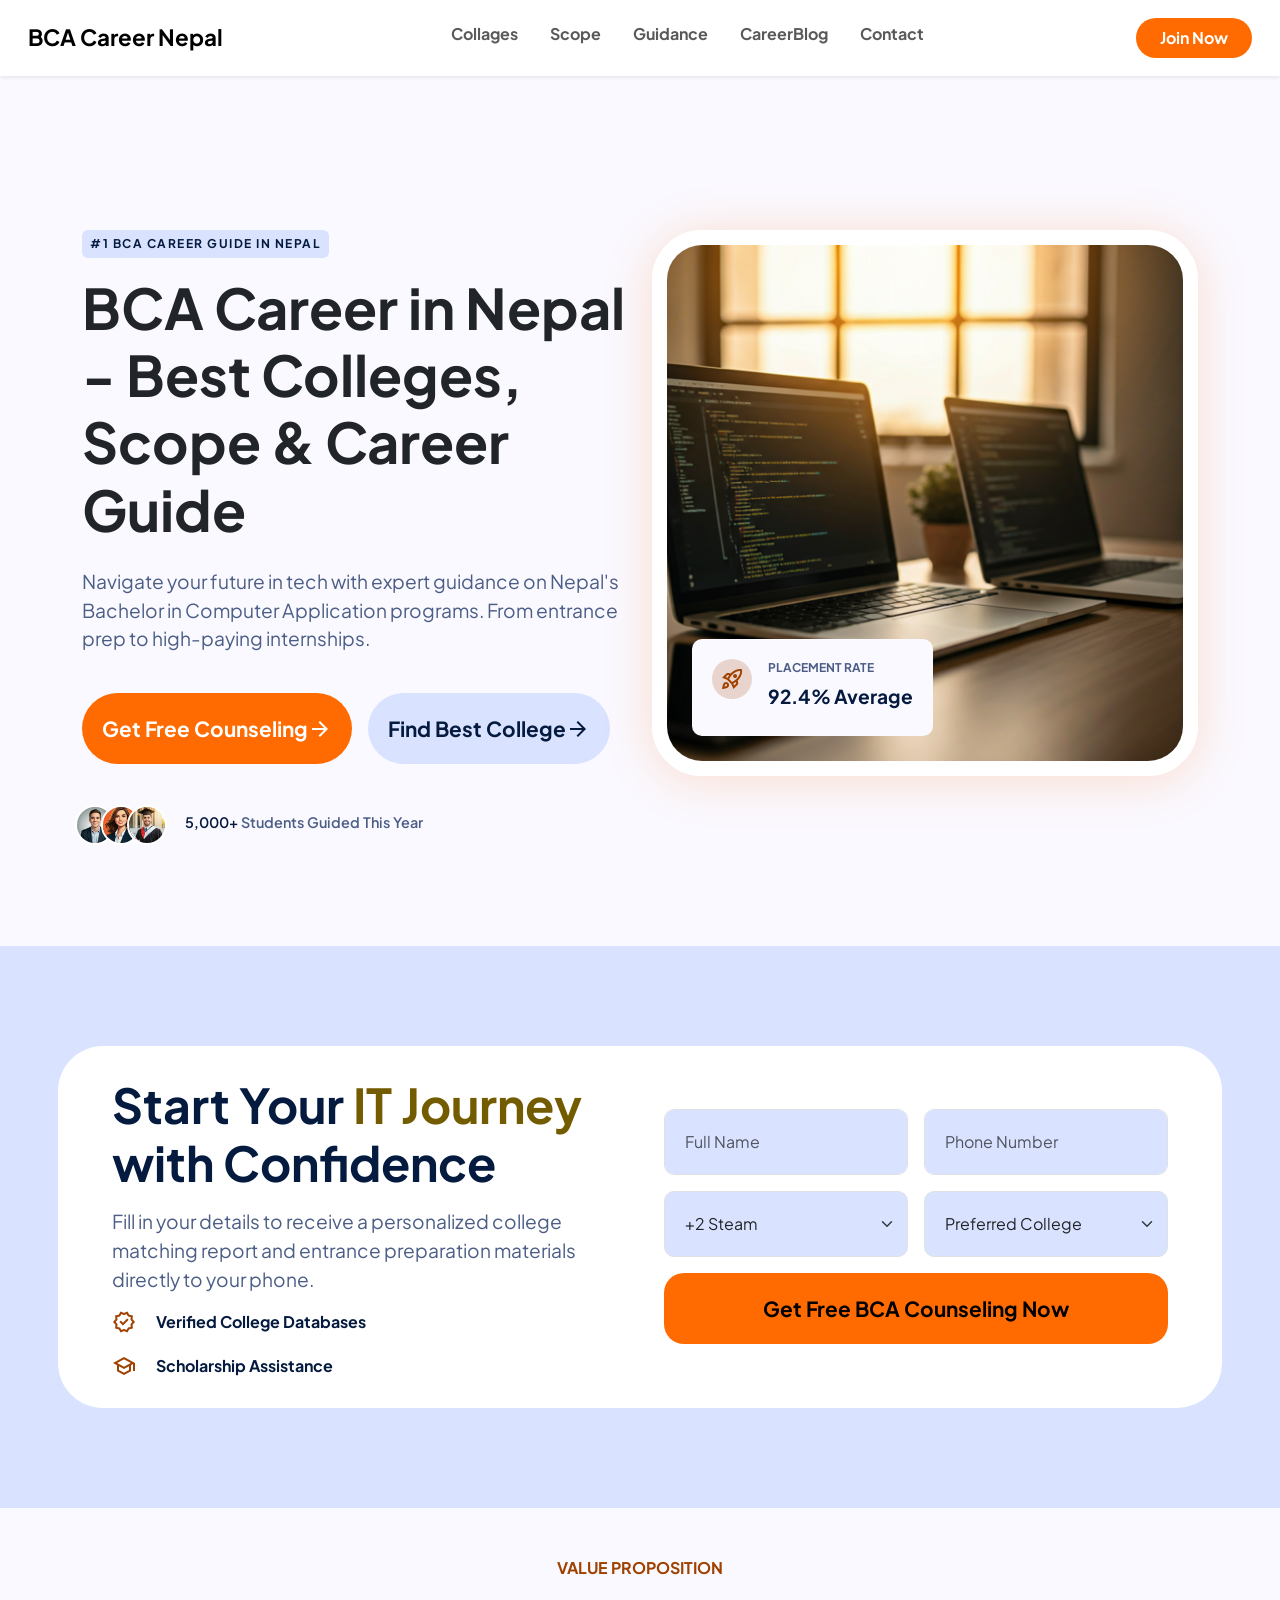
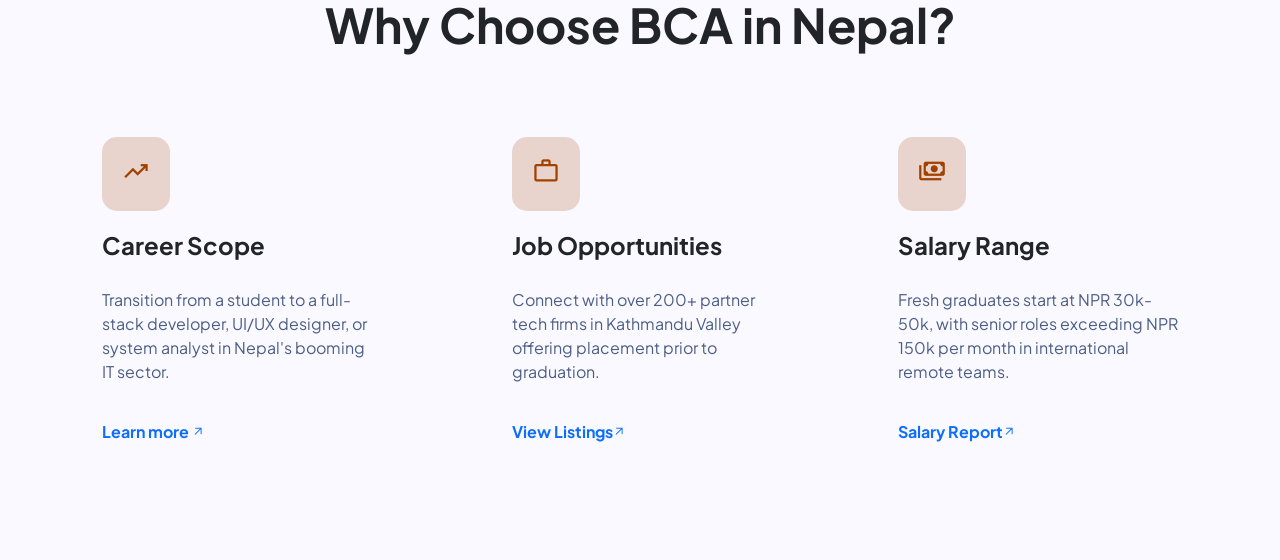
==== bca_nepal_clone/index.html @ 03701f26 "Creating the navbar, her section and cta section of the bca career nepal" ====
<!DOCTYPE html>
<html lang="en">
  <head>
    <meta charset="UTF-8">
    <meta name="viewport" content="width=device-width, initial-scale=1.0">
    <link href="https://cdn.jsdelivr.net/npm/bootstrap@5.3.8/dist/css/bootstrap.min.css" rel="stylesheet">
    <script src="https://cdn.jsdelivr.net/npm/bootstrap@5.3.8/dist/js/bootstrap.bundle.min.js"></script>
    <link rel="preconnect" href="https://fonts.googleapis.com">
    <link rel="preconnect" href="https://fonts.gstatic.com" crossorigin>
    <link href="https://fonts.googleapis.com/css2?family=Plus+Jakarta+Sans:ital,wght@0,200..800;1,200..800&family=Poppins:ital,wght@0,100;0,200;0,300;0,400;0,500;0,600;0,700;0,800;0,900;1,100;1,200;1,300;1,400;1,500;1,600;1,700;1,800;1,900&family=Roboto:ital,wght@0,100..900;1,100..900&display=swap" rel="stylesheet">
    <link rel="stylesheet" href="https://fonts.googleapis.com/css2?family=Material+Symbols+Outlined" />
    <link rel="stylesheet" href="index.css">
    <title>BCA Career in Nepal - Best Colleges, Scope & Career Guide</title>
  </head>
  <body>
    <nav class="navbar navbar-expand-lg fixed-top bg-white p-3 shadow-sm px-xxl-5">
      <div class="container-fluid">
        <a class="navbar-brand" href="#">BCA Career Nepal</a>
        <button class="navbar-toggler" type="button" data-bs-toggle="collapse" data-bs-target="#collapsibleNavbar">
          <span class="navbar-toggler-icon"></span>
        </button>
        <div class="collapse navbar-collapse" id="collapsibleNavbar">
          <ul class="navbar-nav mx-auto">
            <li class="nav-item mx-2 h6 nav-li">
              <a class="nav-link" href="#">Collages</a>
            </li>
            <li class="nav-item mx-2 h6 nav-li">
              <a class="nav-link" href="#">Scope</a>
            </li>
            <li class="nav-item mx-2 h6 nav-li">
              <a class="nav-link" href="#">Guidance</a>
            </li>
            <li class="nav-item mx-2 h6 nav-li">
              <a class="nav-link" href="#">CareerBlog</a>
            </li>
            <li class="nav-item mx-2 h6 nav-li">
              <a class="nav-link" href="#">Contact</a>
            </li>
          </ul>
          <a class="d-flex justify-content-center join-button rounded-pill px-4 py-2">Join Now</a>
        </div>
      </div>
    </nav>
    <main class="container">
      <div class="hero row pb-5">
        <div class="col">
          <div class="hero-badge d-inline-block badge p-2">
            #1 BCA CAREER GUIDE IN NEPAL
          </div>
          <div class="pt-3">
            <h1 class="hero-title display-4">BCA Career in Nepal - Best Colleges, Scope & Career Guide</h1>
          </div>
          <p class="hero-description pb-4 pt-3">Navigate your future in tech with expert guidance on Nepal's Bachelor in Computer Application programs. From entrance prep to high-paying internships.</p>
          <div class="d-flex gap-3">
            <button class="d-flex align-items-center hero-btn get-counseling-btn rounded-pill">Get Free Counseling <span class="material-symbols-outlined">arrow_forward</span></button>
            <button class="d-flex align-items-center hero-btn find-best-collg-btn rounded-pill">Find Best College  <span class="material-symbols-outlined">arrow_forward</span></button>
          </div>
          <div class="d-flex hero-student-coll py-5">
            <img src="./images/hero-pic1.png" class="hero-stdnt">
            <img src="./images/hero-pic2.png" class="hero-stdnt">
            <img src="./images/hero-pic3.png" class="hero-stdnt">
            <p class="hero-stdnt-p">5,000+ <span class="hero-stdnt-p-inner">Students Guided This Year</span></p>
          </div>
        </div>
        <div class="col">
          <div class="position-relative">
            <img src="./images/index-page-banner-image.png" class="hero-banner-image">

            <div class="d-flex gap-3 banner-img-badge position-absolute">
              <span class="material-symbols-outlined banner-image-badge-icon" data-weight="fill">rocket_launch</span>
              <div>
                <p class="banner-image-badgetext">PLACEMENT RATE</p>
                <p class="banner-image-stat">92.4% Average</p>
              </div>
            </div>
          </div>
          
        </div>
        
      </div>
    </main>
    <div class="cta-container">
      <div class="container">
        <div class="cta row gx-5">
          <div class="col">
            <p class="cta-title display-5">
              Start Your <span class="cta-title-span">IT Journey</span> with Confidence
            </p>
            <p class="cta-description">
              Fill in your details to receive a personalized college matching report and entrance preparation materials directly to your phone.
            </p>
            <div class="cta-icon-container">
              <div class="cta-icon-div">
                <span class="material-symbols-outlined cta-icon">verified</span>
                <span class="cta-icon-name">Verified College Databases</span>
              </div>
              <div class="cta-icon-div">
                <span class="material-symbols-outlined cta-icon">school</span>
                <span class="cta-icon-name">Scholarship Assistance</span>
              </div>
            </div>
          </div>
          <div class="col d-flex align-items-center">
            <form>
              <div class="d-flex flex-column gap-3">
                <div class="d-flex gap-3">
                  <input type="text" class="form-control cta-input" placeholder="Full Name" name="full-name">
                  <input type="text" class="form-control cta-input" placeholder="Phone Number" name="phone-number">
                </div>
                <div class="d-flex gap-3">
                  <select class="form-select cta-select">
                    <option value="" disabled selected>+2 Steam</option>
                    <option value="Science">Science</option>
                    <option value="Management">Management</option>
                    <option value="Humanities">Humanities</option>
                  </select>
                  <select class="form-select cta-select">
                    <option value="" disabled selected>Preferred College</option>
                    <option value="Science">TU Affiliated</option>
                    <option value="Management">PU Affiliated</option>
                    <option value="Humanities">Pokhara Uni</option>
                  </select>
                </div>
                <button class="cta-form-btn">Get Free BCA Counseling Now</button>
              </div>
            </form>
          </div>
        </div>
      </div>
    </div>
    <div class="value-proposition-container py-5">
      <div class="container">
        <p class="text-center value-prop-tag">VALUE PROPOSITION</p>
        <p class="display-5 text-center value-prop-title">Why Choose BCA in Nepal?</p>
        <div class="py-5 value-prop-flex">
          <div class="value-prop">
            <div class="value-prop-icon-container">
              <span class="material-symbols-outlined text-primary fs-3 value-prop-icon">trending_up</span>
            </div>
            <p class="value-prop-title h4">Career Scope</p>
            <p class="value-prop-description">
              Transition from a student to a full-stack developer, UI/UX designer, or system analyst in Nepal's booming IT sector.
            </p>
            <a href="#" class="value-prop-a">Learn more <span class="material-symbols-outlined small">arrow_outward</span></a>
          </div>
          <div class="value-prop">
            <div class="value-prop-icon-container">
              <span class="material-symbols-outlined text-primary fs-3 value-prop-icon">work</span>
            </div>
            <p class="value-prop-title h4">Job Opportunities</p>
            <p class="value-prop-description">
              Connect with over 200+ partner tech firms in Kathmandu Valley offering placement prior to graduation.
            </p>
            <a href="#" class="value-prop-a">View Listings<span class="material-symbols-outlined small">arrow_outward</span></a>
          </div>
          <div class="value-prop">
            <div class="value-prop-icon-container">
              <span class="material-symbols-outlined text-primary fs-3 value-prop-icon">payments</span>
            </div> 
            <p class="value-prop-title h4">Salary Range</p> 
            <p class="value-prop-description">
              Fresh graduates start at NPR 30k-50k, with senior roles exceeding NPR 150k per month in international remote teams.
            </p>
            <a href="#" class="value-prop-a">Salary Report<span class="material-symbols-outlined small">arrow_outward</span></a>
          </div>
        </div>
      </div>
    </div>
  </body>
</html>
---- bca_nepal_clone/index.css ----
:root{
  --background-color:#faf9ff;
  --paragraph-color:#4c5e86;
  --orange-color:#ff6b00;
  --blue-background:#d9e2ff;
  --light-blue-paragraph-color:#4c5e86;
  --blue-paragraph-color:#041a3f;
  --dark-orange:#a04100;
  --light-orange-bg:rgba(160, 65, 0, 0.2);
  --light-yellow-paragraph:#735c00;
}
body{
  font-family: 'Plus Jakarta Sans', sans-serif;
  background-color:var(--background-color);
}
.join-button{
  background-color:var(--orange-color); 
  color:white;
  font-weight:700;
  text-decoration: none;
  display:block;
}
.navbar-brand{
  font-weight:700;
  font-size:1.4rem
}
.nav-li{
  font-weight: 700;
  color:var(--paragraph-color);
}
main{
  padding-top:80px;
}
.hero{
  margin-top:150px;
  min-height: calc(100vh - 80px - 150px);
  display: flex;
  align-items: stretch;
}
.hero-badge{
  background-color:var(--blue-background);
  color: var(--blue-paragraph-color);
  letter-spacing:1.5px;
}
.hero-title{
  font-weight:700;
}
.hero-description{
  color:var(--paragraph-color);
  font-size:1.2rem;
}
.hero-btn{
  border:none;
  font-size:1.3rem;
  font-weight:700;
  padding:20px;
}
.get-counseling-btn{
  background-color: var(--orange-color);
  color:white;
}
.find-best-collg-btn{
  color:var(--blue-paragraph-color);
  background-color: var(--blue-background);
}
.hero-stdnt{
  width:40px;
  height:40px;
  border-radius:50%;
  border:2px solid white;
  margin:-7px;
}
.hero-stdnt-p{
  margin-left: 25px;
  color:var(--blue-paragraph-color);
  font-size:0.9rem;
  font-weight:600;

}
.hero-stdnt-p-inner{
  font-size:0.9rem;
  font-weight:600;
  color:var(--paragraph-color)
}
.hero-banner-image{
  border-radius:50px;
  border:15px solid white;
  box-shadow:0 4px 50px rgba(255, 107, 0, 0.2);
  width: 100%;
  height: 100%;
  object-fit: cover;
}
.banner-img-badge{
  background-color:var(--background-color);
  border-radius:10px;
  bottom:40px;
  left:40px;
  padding:20px;
}
.banner-image-badge-icon{
  color:var(--dark-orange);
  background-color:var(--light-orange-bg);
  align-self: flex-start;
  padding:8px;
  border-radius:50%;
}
.banner-image-badgetext{
  color:var(--light-blue-paragraph-color);
  font-size:0.75rem;
  font-weight:700;
  margin-bottom:5px;
}
.banner-image-stat{
  margin-bottom:5px;
  font-size:1.2rem;
  color:var(--blue-paragraph-color);
  font-weight:700;
}
.cta{
  padding:30px;
  border-radius:45px;
  background-color:white;
}
.cta-container{
  background-color:var(--blue-background);
  padding-top:100px;
  padding-bottom:100px;
}
.cta-title{
  color:var(--blue-paragraph-color);
  font-weight:700;
}
.cta-title-span{
  color:var(--light-yellow-paragraph);
}
.cta-description{
  color:var(--paragraph-color);
  font-size:1.2rem;
}
.cta-icon-container{
  display:flex;
  flex-direction: column;
  gap:20px;
}
.cta-icon-div{
  display:flex;
  gap:20px;
}
.cta-icon{
  color:var(--dark-orange);
}
.cta-icon-name{
  color:var(--blue-paragraph-color);
  font-weight:700;
}
.cta-form-btn{
  background-color:var(--orange-color);
  border:none;
  font-size:1.3rem;
  font-weight:700;
  padding:20px;
  border-radius:20px;
}
.cta-select:focus,.cta-input:focus{
  border:2px solid var(--dark-orange);
  box-shadow:none;
}
.cta-select, .cta-input{
  background-color:var(--blue-background);
  padding:20px;
  border-radius:10px;
}
.value-prop-flex{
  display:flex;
  gap: 100px;
}
.value-proposition-container{
  background-color:var(--background-color);
}
.value-prop-tag{
  color:var(--dark-orange);
  font-weight:700;
}
.value-prop-title{
  font-weight:700;
}
.value-prop{
  display:flex;
  flex-direction: column;
  align-items: flex-start;
  gap:20px;
  padding:20px;
  border-radius:20px;
}
.value-prop:hover{
  border-bottom: 3px solid var(--dark-orange);
}
.value-prop-icon-container{
  padding:20px;
  background-color:var(--light-orange-bg);
  border-radius:15px;
  transition:transform 0.3s ease;
}
.value-prop-icon{
  color:var(--dark-orange) !important;
}
.value-prop:hover .value-prop-icon-container{
  transform: scale(1.1);
}
.value-prop-description{
  color:var(--paragraph-color);
}
.value-prop-a{
  text-decoration: none;
  font-weight:700;
}
.small{
  font-size:0.8rem;
}
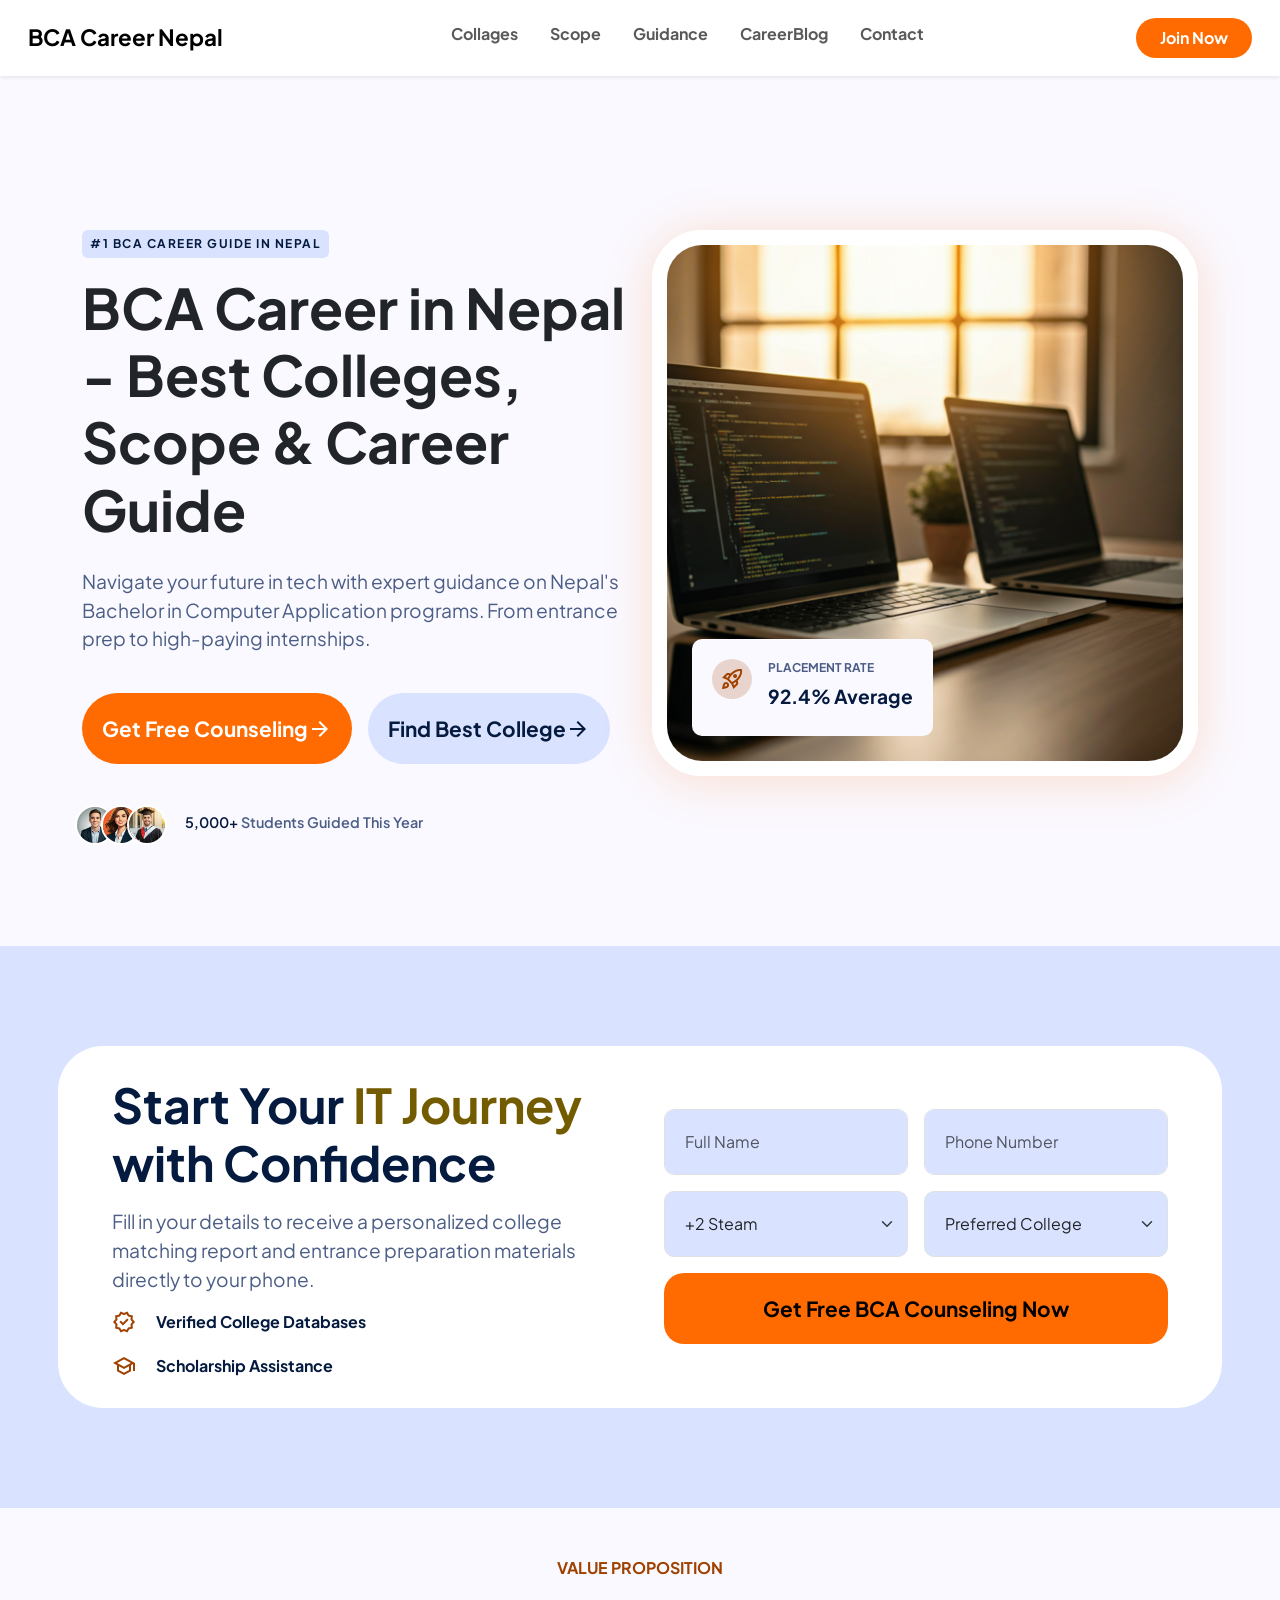
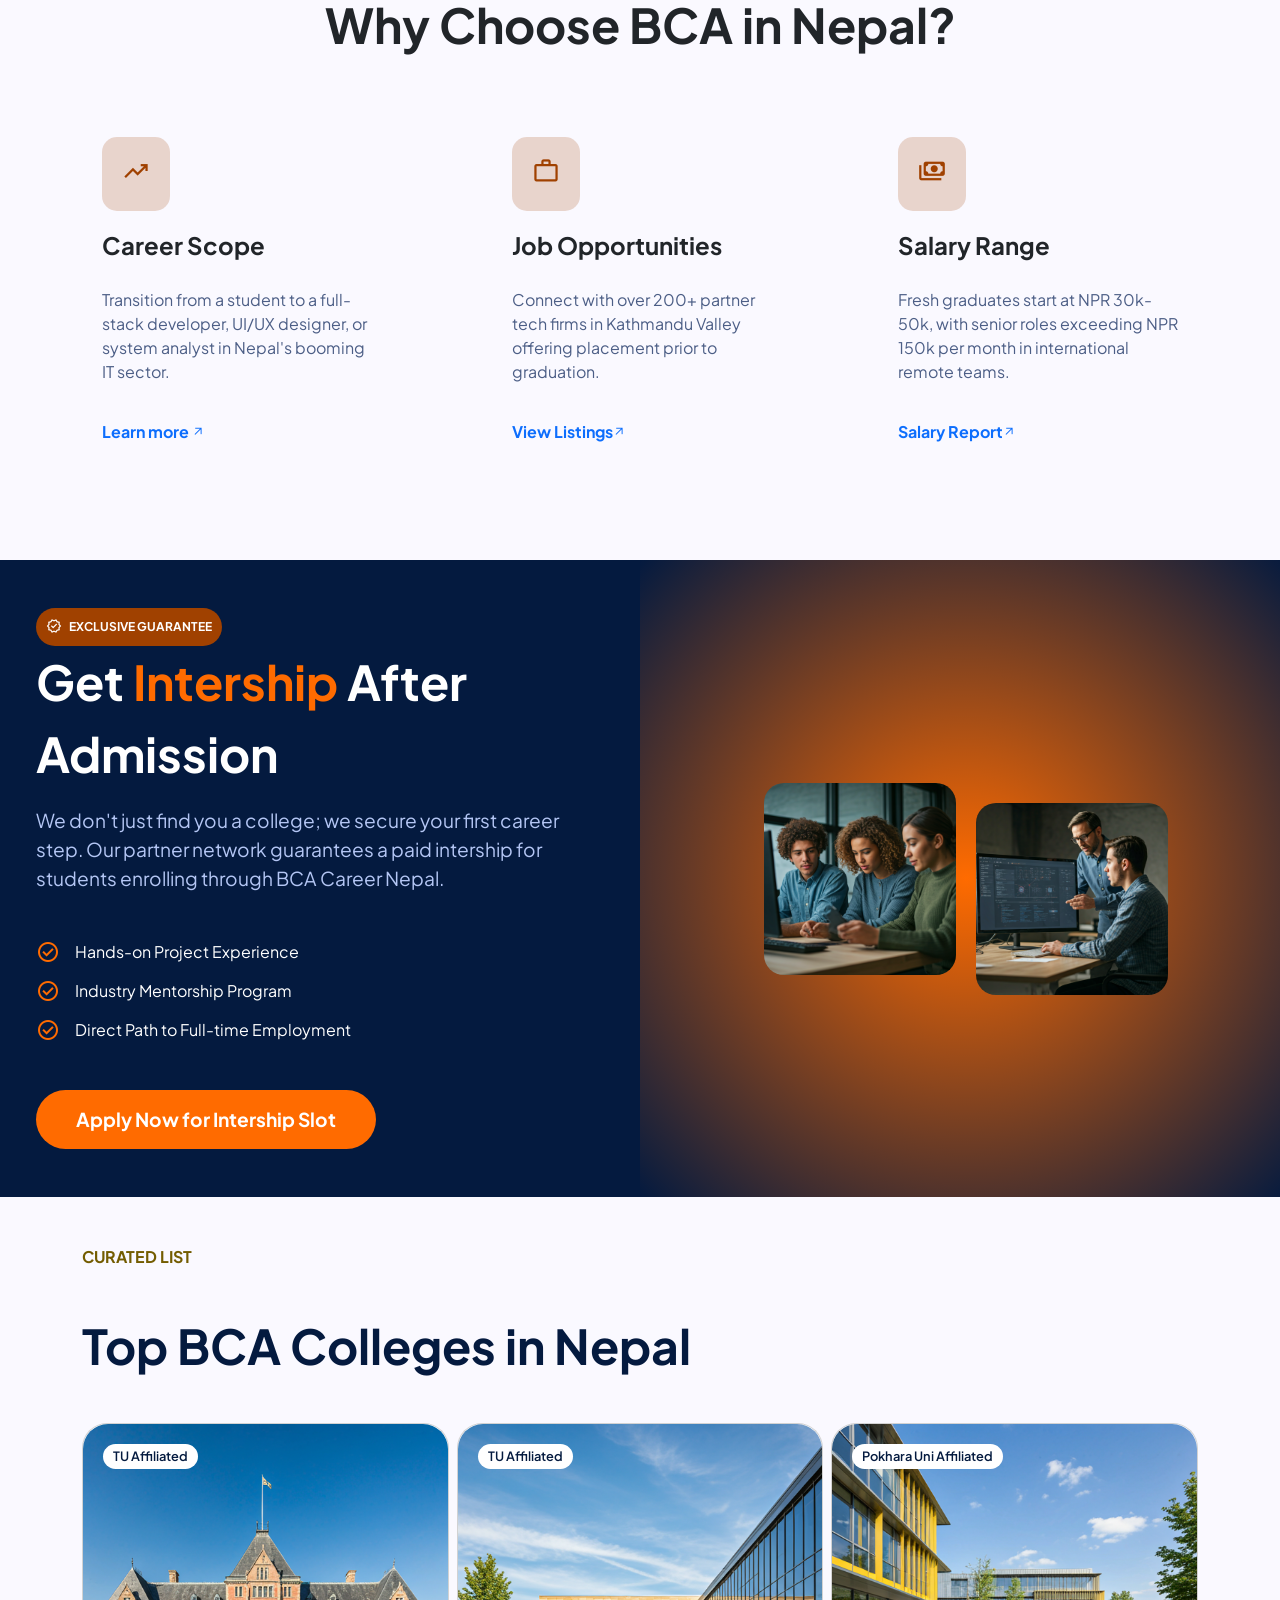
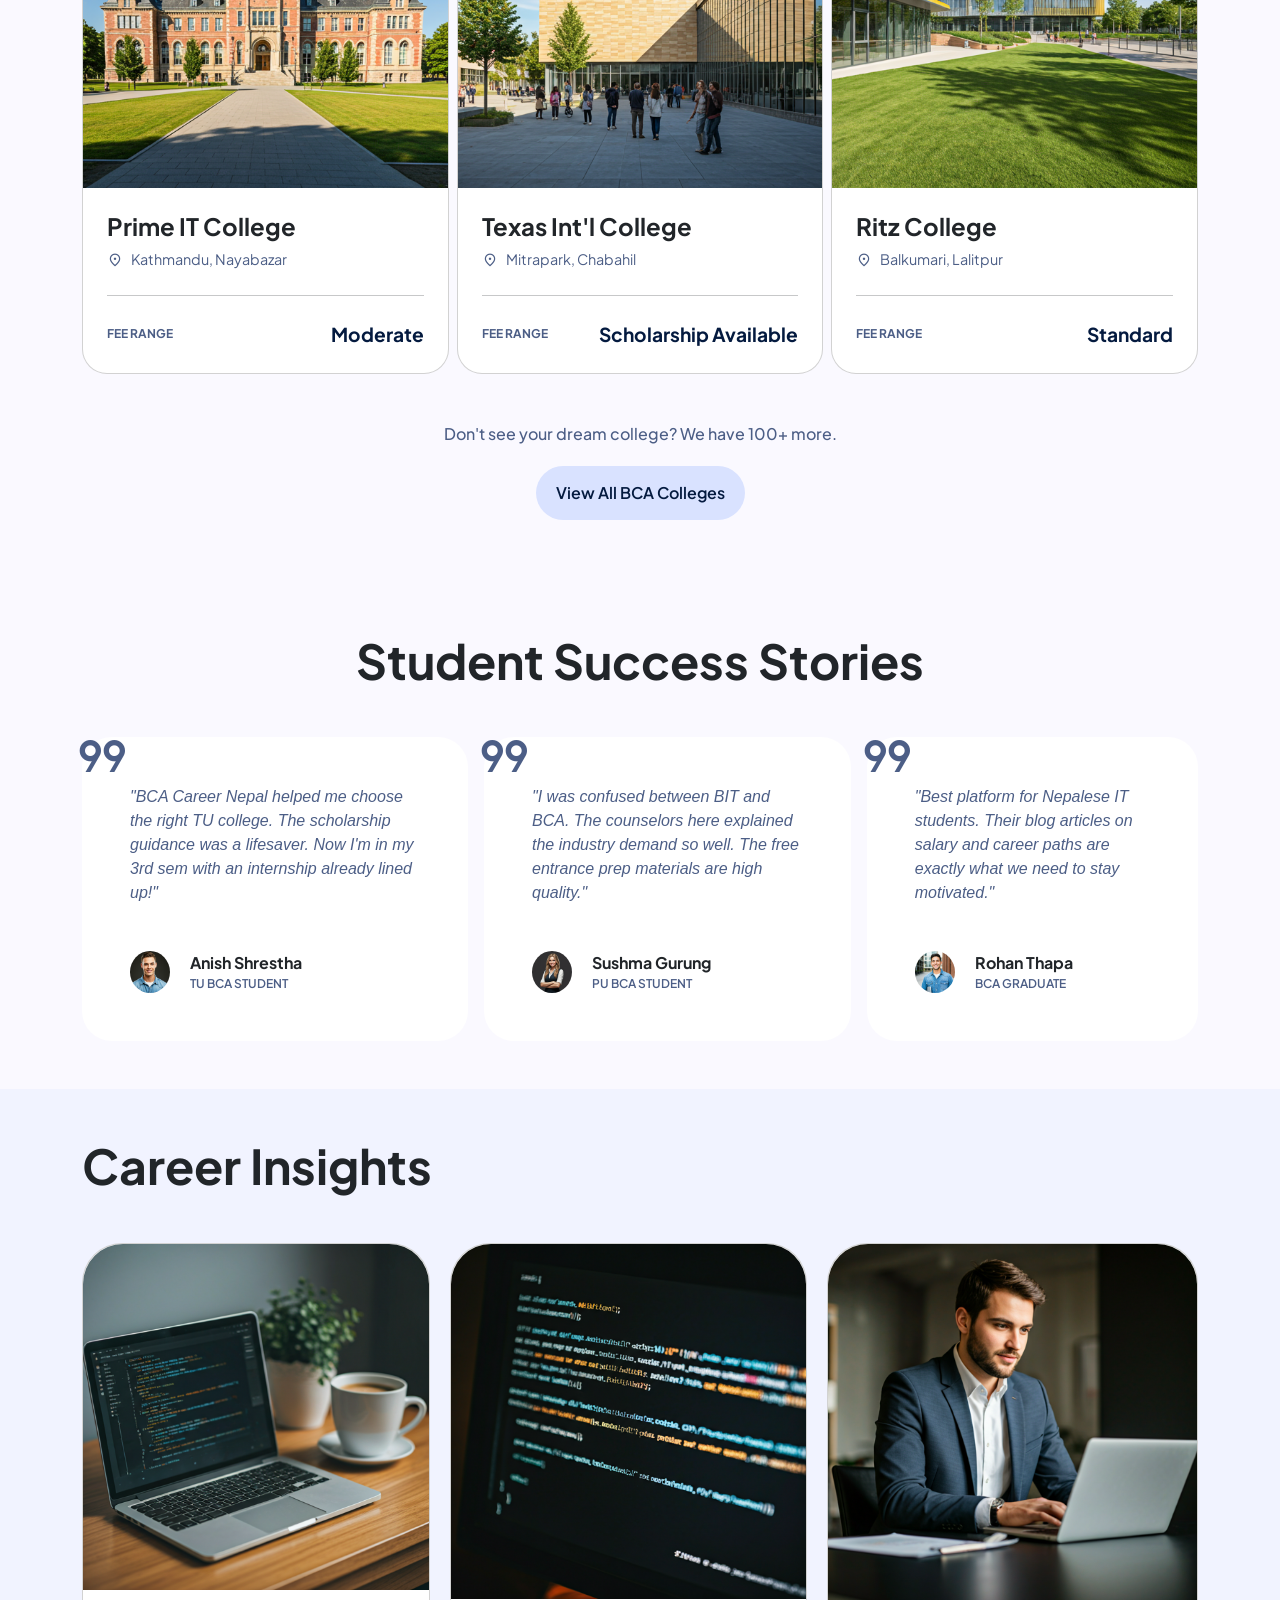
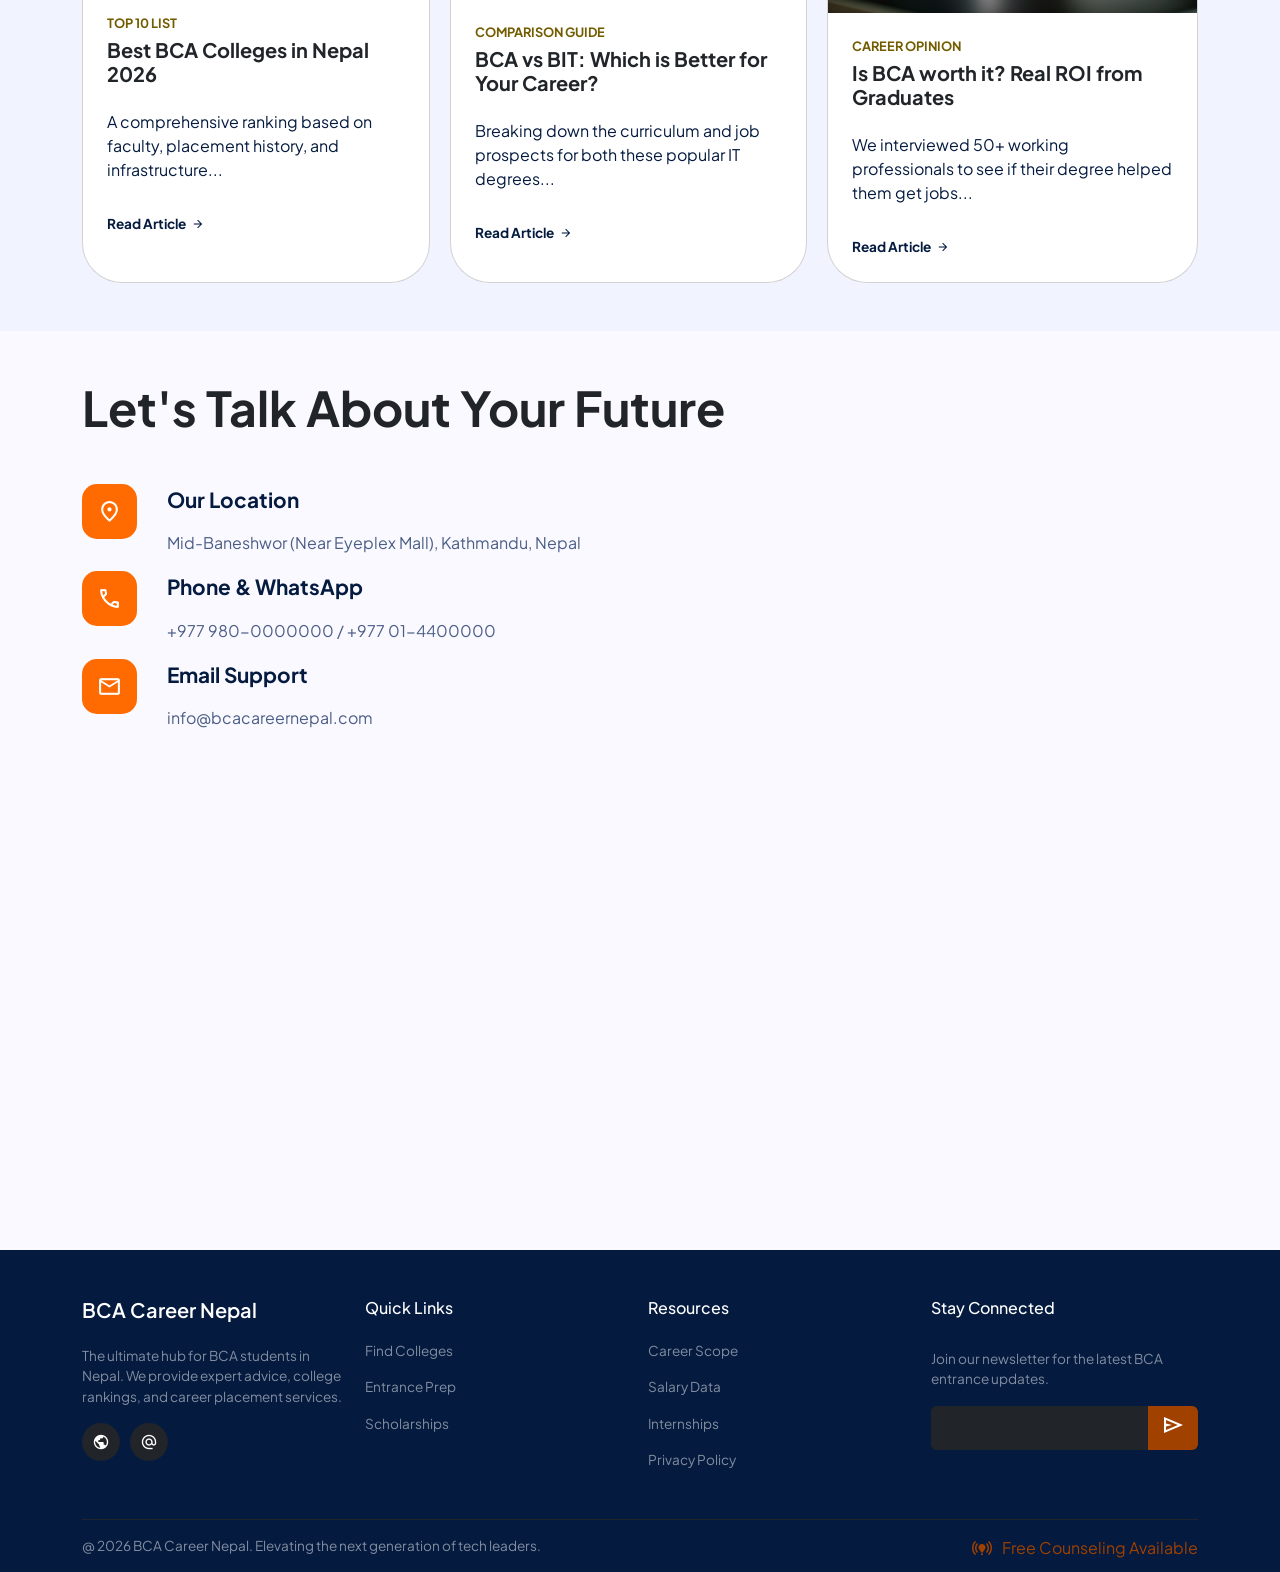
==== commit a82c7fa6: "Finishing the index page of bca nepal clone website" ====
--- a/bca_nepal_clone/index.html
+++ b/bca_nepal_clone/index.html
@@ -41,9 +41,9 @@
         </div>
       </div>
     </nav>
-    <main class="container">
+    <main class="container-lg">
       <div class="hero row pb-5">
-        <div class="col">
+        <div class="                                                        col-sm-12 col-md-6">
           <div class="hero-badge d-inline-block badge p-2">
             #1 BCA CAREER GUIDE IN NEPAL
           </div>
@@ -62,7 +62,7 @@
             <p class="hero-stdnt-p">5,000+ <span class="hero-stdnt-p-inner">Students Guided This Year</span></p>
           </div>
         </div>
-        <div class="col">
+        <div class="col-sm-12 col-md-6">
           <div class="position-relative">
             <img src="./images/index-page-banner-image.png" class="hero-banner-image">
 
@@ -80,7 +80,7 @@
       </div>
     </main>
     <div class="cta-container">
-      <div class="container">
+      <div class="container-lg">
         <div class="cta row gx-5">
           <div class="col">
             <p class="cta-title display-5">
@@ -129,7 +129,7 @@
       </div>
     </div>
     <div class="value-proposition-container py-5">
-      <div class="container">
+      <div class="container-lg">
         <p class="text-center value-prop-tag">VALUE PROPOSITION</p>
         <p class="display-5 text-center value-prop-title">Why Choose BCA in Nepal?</p>
         <div class="py-5 value-prop-flex">
@@ -166,5 +166,266 @@
         </div>
       </div>
     </div>
+    <div class="internship-container row">
+      <div class="col-md-6 internship-bg2 p-5">
+        <div class="internship-badge rounded-pill">
+          <span class="material-symbols-outlined internship-badge-verified-icon">verified</span>
+          <p class="intership-badge-p">EXCLUSIVE GUARANTEE</p>
+        </div>
+        <p class="intership-title">Get <span class="intership-span">Intership</span> After Admission</p>
+        <p class="intership-description">We don't just find you a college; we secure your first career step. Our partner network guarantees a paid intership for students enrolling through BCA Career Nepal.</p>
+        <div class="intership-qualities mt-5">
+          <div class="intership-quality-container">
+            <span class="material-symbols-outlined internship-quality-check-icon">check_circle</span>
+            <span class="internship-quality">Hands-on Project Experience</span>
+          </div>
+          <div class="intership-quality-container">
+            <span class="material-symbols-outlined internship-quality-check-icon">check_circle</span>
+            <span class="internship-quality">Industry Mentorship Program</span>
+          </div>
+          <div class="intership-quality-container">
+            <span class="material-symbols-outlined internship-quality-check-icon">check_circle</span>
+            <span class="internship-quality">Direct Path to Full-time Employment</span>
+          </div>
+        </div>
+        <button class="intership-apply-btn rounded-pill mt-5">Apply Now for Intership Slot</button>
+      </div>
+      <div class="col-md-6 internship-bg1 p-5">
+        <div class="internship-image-container">
+          <img src="./images/internship-image1.png" class="internship-image">
+          <img src="./images/internship-image2.png" class="internship-image internship-img2">
+        </div>
+      </div>
+    </div>
+    <div class="container-lg">
+      <div class="d-flex flex-column gap-5 py-5">
+        <div class="bca-colleges-sm-tag">CURATED LIST</div>
+        <div class="display-5 bca-colleges-title">Top BCA Colleges in Nepal</div>
+        <div class="d-flex gap-2">
+          <div class="card" style="border-radius:25px;">
+            <div class="card-img-top-div">
+              <img class="card-img-top card-img-top-colleges" src="./images/prime-college-image.png" alt="college image">
+            </div>
+            <div class="card-body p-4">
+              <h4 class="card-title">Prime IT College</h4>
+              <p class="bca-college-location d-flex align-items-center gap-2">
+                <span class="material-symbols-outlined" style="font-size: 1rem;">location_on</span> Kathmandu, Nayabazar
+              </p>
+              <hr class="card-divider my-4">
+              <div class="d-flex justify-content-between align-items-center">
+                <span class="bca-college-feerange-label">FEE RANGE</span>
+                <span class="bca-college-feerange">Moderate</span>
+              </div>
+            </div>
+            <span class="bca-college-affiliation rounded-pill">TU Affiliated</span>
+          </div>
+          <div class="card" style="border-radius:25px;">
+            <div class="card-img-top-div">
+              <img class="card-img-top card-img-top-colleges" src="./images/texas-college-image.png" alt="college image">
+            </div>
+            <div class="card-body p-4">
+              <h4 class="card-title">Texas Int'l College</h4>
+              <p class="bca-college-location d-flex align-items-center gap-2">
+                <span class="material-symbols-outlined" style="font-size: 1rem;">location_on</span> Mitrapark, Chabahil
+              </p>
+              <hr class="card-divider my-4">
+              <div class="d-flex justify-content-between align-items-center">
+                <span class="bca-college-feerange-label">FEE RANGE</span>
+                <span class="bca-college-feerange">Scholarship Available</span>
+              </div>
+            </div>
+            <span class="bca-college-affiliation rounded-pill">TU Affiliated</span>
+          </div>
+          <div class="card" style="border-radius:25px;">
+            <div class="card-img-top-div">
+              <img class="card-img-top card-img-top-colleges" src="./images/ritz-college-image.png" alt="college image">
+            </div>
+            <div class="card-body p-4">
+              <h4 class="card-title">Ritz College</h4>
+              <p class="bca-college-location d-flex align-items-center gap-2">
+                <span class="material-symbols-outlined" style="font-size: 1rem;">location_on</span> Balkumari, Lalitpur
+              </p>
+              <hr class="card-divider my-4">
+              <div class="d-flex justify-content-between align-items-center">
+                <span class="bca-college-feerange-label">FEE RANGE</span>
+                <span class="bca-college-feerange">Standard</span>
+              </div>
+            </div>
+            <span class="bca-college-affiliation rounded-pill">Pokhara Uni Affiliated</span>
+          </div>
+        </div>
+        <p class="bca-college-cta text-center">
+          Don't see your dream college? We have 100+ more.
+          <button class="bca-college-cta-btn mx-auto rounded-pill">View All BCA Colleges</button>
+        </p>
+      </div>
+    </div>
+    <div class="container-lg py-5">
+      <p class="display-5 text-center std-success-stories-title mb-5">Student Success Stories</p>
+      <div class="d-flex gap-3">
+        <div class="success-card p-5">
+          <p class="card-text">
+            "BCA Career Nepal helped me choose the right TU college. The scholarship guidance was a lifesaver. Now I'm in my 3rd sem with an internship already lined up!"
+          </p>
+          <div class="success-card-profile">
+            <img src="./images/anish-shrestha-img.png" class="success-card-img">
+            <div class="success-card-profile-about">
+              <span class="success-card-name">Anish Shrestha</span>
+              <span class="success-card-designation">TU BCA STUDENT</span>
+            </div>
+          </div>
+          <span class="material-symbols-outlined success-card-quote">format_quote</span>
+        </div>
+        <div class="success-card p-5">
+          <p class="card-text">
+            "I was confused between BIT and BCA. The counselors here explained the industry demand so well. The free entrance prep materials are high quality."
+          </p>
+          <div class="success-card-profile">
+            <img src="./images/sushma-gurung-img.png" class="success-card-img">
+            <div class="success-card-profile-about">
+              <span class="success-card-name">Sushma Gurung</span>
+              <span class="success-card-designation">PU BCA STUDENT</span>
+            </div>
+          </div>
+          <span class="material-symbols-outlined success-card-quote">format_quote</span>
+        </div>
+        <div class="success-card p-5">
+          <p class="card-text">
+            "Best platform for Nepalese IT students. Their blog articles on salary and career paths are exactly what we need to stay motivated."
+          </p>
+          <div class="success-card-profile">
+            <img src="./images/rohan-thapa-img.png" class="success-card-img">
+            <div class="success-card-profile-about">
+              <span class="success-card-name">Rohan Thapa</span>
+              <span class="success-card-designation">BCA GRADUATE</span>
+            </div>
+          </div>
+          <span class="material-symbols-outlined success-card-quote">format_quote</span>
+        </div>
+      </div>
+    </div>
+    <div class="career-insights-container py-5">
+      <div class="container-lg">
+        <p class="display-5 career-insights-title mb-5">Career Insights</p>
+        <div class="career-insights-cards">
+          <div class="card card-career-insights">
+            <img class="card-img-top card-img-top-career-insights" src="./images/career-insights-1.png" alt="career-insights-pic1">
+            <div class="card-body p-4">
+              <p class="career-insights-tag">TOP 10 LIST</p>
+              <div class="d-flex flex-column gap-3">
+                <h5 class="career-insights-title">Best BCA Colleges in Nepal 2026</h5>
+                <p class="career-insights-article-snap">A comprehensive ranking based on faculty, placement history, and infrastructure...</p>
+                <a class="career-insight-article" href="#">Read Article <span class="material-symbols-outlined" style="font-size: 0.875rem;">arrow_forward</span></a>
+              </div>
+            </div>
+          </div>
+          <div class="card card-career-insights">
+            <img class="card-img-top card-img-top-career-insights" src="./images/career-insights-2.png" alt="career-insights-pic1">
+            <div class="card-body p-4">
+              <p class="career-insights-tag">COMPARISON GUIDE</p>
+              <div class="d-flex flex-column gap-3">
+                <h5 class="career-insights-title">BCA vs BIT: Which is Better for Your Career?</h5>
+                <p class="career-insights-article-snap">Breaking down the curriculum and job prospects for both these popular IT degrees...</p>
+                <a class="career-insight-article" href="#">Read Article <span class="material-symbols-outlined" style="font-size: 0.875rem;">arrow_forward</span></a>
+              </div>
+            </div>
+          </div>
+          <div class="card card-career-insights">
+            <img class="card-img-top card-img-top-career-insights" src="./images/career-insights-3.png" alt="career-insights-pic1">
+            <div class="card-body p-4">
+              <p class="career-insights-tag">CAREER OPINION</p>
+              <div class="d-flex flex-column gap-3">
+                <h5 class="career-insights-title">Is BCA worth it? Real ROI from Graduates</h5>
+                <p class="career-insights-article-snap">We interviewed 50+ working professionals to see if their degree helped them get jobs...</p>
+                <a class="career-insight-article" href="#">Read Article <span class="material-symbols-outlined" style="font-size: 0.875rem;">arrow_forward</span></a>
+              </div>
+            </div>
+          </div>
+        </div>
+      </div>
+    </div>
+    <div class="container-lg py-5">
+      <p class="display-5 company-info-title mb-5">Let's Talk About Your Future</p>
+      <div class="company-info-container">
+        <div class="company-info-symbol-container">
+          <span class="material-symbols-outlined">location_on</span>
+        </div>
+        <div>
+          <p class="company-info">Our Location</p>
+          <p class="company-info-detail">Mid-Baneshwor (Near Eyeplex Mall), Kathmandu, Nepal</p>
+        </div>
+      </div>
+      <div class="company-info-container">
+        <div class="company-info-symbol-container">
+          <span class="material-symbols-outlined">call</span>
+        </div>
+        <div>
+          <p class="company-info">Phone & WhatsApp</p>
+          <p class="company-info-detail">+977 980-0000000 / +977 01-4400000</p>
+        </div>
+      </div>
+      <div class="company-info-container">
+        <div class="company-info-symbol-container">
+          <span class="material-symbols-outlined">mail</span>
+        </div>
+        <div>
+          <p class="company-info">Email Support</p>
+          <p class="company-info-detail">info@bcacareernepal.com</p>
+        </div>
+      </div>
+      <iframe src="https://www.google.com/maps/embed?pb=!1m18!1m12!1m3!1d14130.50123684024!2d85.32895531694223!3d27.69797331793655!2m3!1f0!2f0!3f0!3m2!1i1024!2i768!4f13.1!3m3!1m2!1s0x39eb19e908b36f51%3A0x6bdb7054ec60a79d!2sEyeplex%20Mall!5e0!3m2!1sen!2snp!4v1779174952718!5m2!1sen!2snp" width="100%" height="450" style="border:0;" allowfullscreen="" loading="lazy" referrerpolicy="no-referrer-when-downgrade"></iframe>
+    </div>
+    <footer class="footer-container pt-5 px-3">
+      <div class="container-lg">
+        <div class="d-flex gap-3">
+          <div style="flex:1;">
+            <h5 class="footer-flex1-title">BCA Career Nepal</h5>
+            <p class="footer-flex1-description mt-4">The ultimate hub for BCA students in Nepal. We provide expert advice, college rankings, and career placement services.</p>
+            <div class="footer-icon-container">
+              <div class="footer-flex1-icon1">
+                <span class="material-symbols-outlined" style="font-size: 1.125rem;">public</span>
+              </div>
+              <div class="footer-flex1-icon2">
+                <span class="material-symbols-outlined" style="font-size: 1.125rem;">alternate_email</span>
+              </div>
+            </div>
+            
+          </div>
+          <div class="d-flex flex-column gap-3" style="flex:1;">
+            <h6 style="color:white;">Quick Links</h6>
+            <a class="footer-link" href="#">Find Colleges</a>
+            <a class="footer-link" href="#">Entrance Prep</a>
+            <a class="footer-link" href="#">Scholarships</a>
+          </div>
+          <div class="d-flex flex-column gap-3" style="flex:1;">
+            <h6 style="color:white;">Resources</h6>
+            <a class="footer-link" href="#">Career Scope</a>
+            <a class="footer-link" href="#">Salary Data</a>
+            <a class="footer-link" href="#">Internships</a>
+            <a class="footer-link" href="#">Privacy Policy</a>
+          </div>
+          <div class="d-flex flex-column" style="flex:1;">
+            <h6 style="color:white;">Stay Connected</h6>
+            <p class="footer-flex4-description mt-4">Join our newsletter for the latest BCA entrance updates.</p>
+            <form>
+              <div class="input-group">
+                <input type="text" class="form-control footer-form-input">
+                <button class="btn btn-footer-form" type="submit">
+                  <span class="material-symbols-outlined">send</span>
+                </button>
+              </div>
+            </form>
+          </div>
+        </div>
+        <div class="mt-5 d-flex justify-content-between footer-end pt-3">
+          <p class="footer-copyright">@ 2026 BCA Career Nepal. Elevating the next generation of tech leaders.</p>
+          <div class="d-flex gap-2">
+            <span class="material-symbols-outlined free-counseling-icon">online_prediction</span>
+            <p class="footer-free-counseling mb-0">Free Counseling Available</p>
+          </div>
+        </div>
+      </div>
+    </footer>
+    
   </body>
 </html>
--- a/bca_nepal_clone/index.css
+++ b/bca_nepal_clone/index.css
@@ -8,6 +8,10 @@
   --dark-orange:#a04100;
   --light-orange-bg:rgba(160, 65, 0, 0.2);
   --light-yellow-paragraph:#735c00;
+  --light-blue-paragraph-color2:#b4c6f4;
+  --font-weight-general:700;
+  --light-blue-background:#f1f3ff;
+  --footer-grey:rgba(255,255,255,.5);
 }
 body{
   font-family: 'Plus Jakarta Sans', sans-serif;
@@ -16,17 +20,20 @@
 .join-button{
   background-color:var(--orange-color); 
   color:white;
-  font-weight:700;
+  font-weight:var(--font-weight-general);
   text-decoration: none;
   display:block;
 }
 .navbar-brand{
-  font-weight:700;
+  font-weight:var(--font-weight-general);
   font-size:1.4rem
 }
 .nav-li{
-  font-weight: 700;
+  font-weight: var(--font-weight-general);
   color:var(--paragraph-color);
+}
+.nav-li a:hover{
+  color:var(--dark-orange);
 }
 main{
   padding-top:80px;
@@ -43,7 +50,7 @@
   letter-spacing:1.5px;
 }
 .hero-title{
-  font-weight:700;
+  font-weight:var(--font-weight-general);
 }
 .hero-description{
   color:var(--paragraph-color);
@@ -52,7 +59,7 @@
 .hero-btn{
   border:none;
   font-size:1.3rem;
-  font-weight:700;
+  font-weight:var(--font-weight-general);
   padding:20px;
 }
 .get-counseling-btn{
@@ -107,14 +114,14 @@
 .banner-image-badgetext{
   color:var(--light-blue-paragraph-color);
   font-size:0.75rem;
-  font-weight:700;
+  font-weight:var(--font-weight-general);
   margin-bottom:5px;
 }
 .banner-image-stat{
   margin-bottom:5px;
   font-size:1.2rem;
   color:var(--blue-paragraph-color);
-  font-weight:700;
+  font-weight:var(--font-weight-general);
 }
 .cta{
   padding:30px;
@@ -128,7 +135,7 @@
 }
 .cta-title{
   color:var(--blue-paragraph-color);
-  font-weight:700;
+  font-weight:var(--font-weight-general);
 }
 .cta-title-span{
   color:var(--light-yellow-paragraph);
@@ -151,13 +158,13 @@
 }
 .cta-icon-name{
   color:var(--blue-paragraph-color);
-  font-weight:700;
+  font-weight:var(--font-weight-general);
 }
 .cta-form-btn{
   background-color:var(--orange-color);
   border:none;
   font-size:1.3rem;
-  font-weight:700;
+  font-weight:var(--font-weight-general);
   padding:20px;
   border-radius:20px;
 }
@@ -179,10 +186,10 @@
 }
 .value-prop-tag{
   color:var(--dark-orange);
-  font-weight:700;
+  font-weight:var(--font-weight-general);
 }
 .value-prop-title{
-  font-weight:700;
+  font-weight:var(--font-weight-general);
 }
 .value-prop{
   display:flex;
@@ -212,10 +219,325 @@
 }
 .value-prop-a{
   text-decoration: none;
-  font-weight:700;
+  font-weight:var(--font-weight-general);
 }
 .small{
   font-size:0.8rem;
 }
+.internship-bg1 {
+  background-color: var(--blue-paragraph-color);
+  background-image: radial-gradient(circle at center, var(--orange-color), transparent);
+}
+.internship-bg2{
+  background-color:var(--blue-paragraph-color);
+}
+.internship-badge{
+  display:flex;
+  gap:7px;
+  align-content:center;
+  background-color:var(--dark-orange);
+  width:fit-content;
+  padding:10px;
+}
+.intership-badge-p{
+  margin-bottom:0;
+  font-size:0.75rem;
+  font-weight:var(--font-weight-general);
+  color:white;
+}
+.internship-badge-verified-icon{
+  color:white;
+  font-size:1rem;
+}
+.intership-title{
+  font-weight:var(--font-weight-general);
+  font-size:3rem;
+  color:white;
+}
+.intership-span{
+  color:var(--orange-color);
+}
+.intership-description{
+  font-size:1.2rem;
+  color:var(--light-blue-paragraph-color2);
+}
+.intership-qualities{
+  display:flex;
+  flex-direction:column;
+  gap:15px;
+}
+.intership-quality-container{
+  display:flex;
+  gap:15px;
+}
+.internship-quality-check-icon{
+  color:var(--orange-color);
+}
+.internship-quality{
+  color:white;
+}
+.intership-apply-btn{
+  color:white;
+  background-color:var(--orange-color);
+  border:none;
+  padding: 15px 40px;
+  font-size:1.2rem;
+  font-weight:var(--font-weight-general);
+}
+.internship-image-container{
+  height:100%;
+  display:flex;
+  align-items: center;
+  justify-content:center;
+  gap:20px;
+}
+.internship-image{
+  width:15vw;
+  border-radius:20px;
+}
+.internship-img2{
+  margin-top:40px;
+}
+.card{
+  position:relative;
+}
+.card-img-top-div{
+  overflow:hidden;
+  border-top-right-radius:25px; 
+  border-top-left-radius: 25px;
+}
+.card:hover .card-img-top-colleges{
+  transform:scale(1.1);
+}
+.card:hover .card-divider{
+  visibility:hidden;
+}
+.card-divider{
+  transition:transform 0.3s ease;
+}
+.card-img-top{
+  transition:transform 0.3s ease;
+  width:100%;
+}
+.card-title{
+  font-weight:var(--font-weight-general);
+}
+.bca-colleges-sm-tag{
+  color:var(--light-yellow-paragraph);
+  font-weight:var(--font-weight-general);
+}
+.bca-colleges-title{
+  font-weight:var(--font-weight-general);
+  color:var(--blue-paragraph-color);
+}
+.bca-college-location{
+  font-size:0.9rem;
+  color:var(--light-blue-paragraph-color);
+}
+.bca-college-feerange-label{
+  color:var(--light-blue-paragraph-color);
+  font-size:0.75rem;
+  font-weight:var(--font-weight-general);
+}
+.bca-college-feerange{
+  color:var(--blue-paragraph-color);
+  font-weight:var(--font-weight-general);
+  font-size:1.2rem;
+}
+.bca-college-affiliation{
+  position:absolute;
+  top:20px;
+  left:20px;
+  background-color:white;
+  font-size:0.8rem;
+  padding:3px 10px;
+  color:var(--blue-paragraph-color);
+  font-weight:600;
+}
+.bca-college-cta{
+  color:var(--light-blue-paragraph-color);
+  font-weight:500;
+  display:flex;
+  flex-direction: column;
+  gap:20px;
+}
+.bca-college-cta-btn{
+  width:fit-content;
+  color:var(--blue-paragraph-color);
+  background-color:var(--blue-background);
+  border:none;
+  font-weight:600;
+  padding:15px 20px;
+}
+.std-success-stories-title{
+  font-weight:700;
+}
+.success-card{
+  position:relative;
+  display:flex;
+  flex-direction:column;
+  gap:30px;
+  background-color:white;
+  border-radius:30px;
+}
+.card-text{
+  font-style:italic;
+  color:var(--light-blue-paragraph-color);
+}
+.success-card-profile{
+  display:flex;
+  gap:20px;
+}
+.success-card-img{
+  width:40px;
+  object-fit: cover;
+  border-radius:50%;
+}
+.success-card-profile-about{
+  display:flex;
+  flex-direction: column;
+}
+.success-card-name{
+  font-weight:700;
+}
+.success-card-designation{
+  color:var(--light-blue-paragraph-color);
+  font-size:0.75rem;
+  font-weight:600;
+}
+.success-card-quote{
+  color:var(--light-blue-paragraph-color);
+  font-size:4rem;
+  position:absolute;
+  top:-13px;
+  left:-13px;
+}
+.career-insights-container{
+  background-color:var(--light-blue-background);
+}
+.career-insights-cards{
+  display:flex;
+  gap:20px;
+}
+.card-career-insights{
+  border-radius:40px;
+  transition: transform 0.3s ease;
+}
+.card-career-insights:hover{
+  transform: translateY(-20px);
+}
+.card-img-top-career-insights{
+  border-top-left-radius: 40px;
+  border-top-right-radius: 40px;
+}
+.career-insights-title{
+  font-weight:700;
+}
+
+.career-insights-article-snap{
+  color:var(--blue-paragraph-color);
+}
+.career-insights-tag{
+  color:var(--light-yellow-paragraph);
+  font-size:0.8rem;
+  font-weight:700;
+  margin-bottom:5px;
+}
+.career-insight-article{
+  display:flex;
+  gap:5px;
+  align-items:center;
+  text-decoration:none;
+  color:var(--blue-paragraph-color);
+  font-size:0.85rem;
+  font-weight:700;
+}
+.company-info-title{
+  font-weight:700;
+}
+.company-info-symbol-container{
+  background-color:var(--orange-color);
+  display:flex;
+  justify-content: center;
+  align-items: center;
+  width: fit-content;
+  padding:15px;
+  border-radius:15px;
+}
+.company-info-container{
+  display:flex;
+  gap:30px;
+  align-items:start;
+}
+.company-info-symbol-container span{
+  color:white;
+  font-size:25px;
+}
+.company-info{
+  font-weight:700;
+  font-size:1.3rem;
+  color:var(--blue-paragraph-color);
+}
+.company-info-detail{
+  color:var(--light-blue-paragraph-color);
+}
+.footer-container{
+  background-color:var(--blue-paragraph-color);
+}
+.footer-flex1-title{
+  color:white;
+  font-weight:600;
+}
+.footer-flex1-description,.footer-flex4-description{
+  color:var(--footer-grey);
+  font-size:0.85rem;
+}
+.footer-flex1-icon1, .footer-flex1-icon2{
+  background-color:rgb(33, 37, 41);
+  display:flex;
+  justify-content:center;
+  align-items:center;
+  width:fit-content;
+  padding:10px;
+  border-radius:50%;
+}
+.footer-flex1-icon1 span, .footer-flex1-icon2 span{
+  color:white;
+}
+.footer-icon-container{
+  display:flex;
+  gap:10px;
+}
+.footer-link{
+  color:var(--footer-grey);
+  text-decoration: none;
+  font-size:0.85rem;
+}
+.footer-link:hover{
+  color:var(--dark-orange);
+}
+.footer-form-input{
+  background-color: rgb(33, 37, 41);
+  border:none;
+}
+.btn-footer-form{
+  background-color:var(--dark-orange);
+}
+.btn-footer-form span{
+  color:white;
+}
+.footer-end{
+  border-top:1px solid rgb(33, 37, 41);
+}
+.footer-copyright{
+  color:var(--footer-grey);
+  font-size:0.85rem;
+}
+.free-counseling-icon{
+  color:var(--dark-orange);
+}
+.footer-free-counseling{
+  color:var(--dark-orange);
+}
 
 
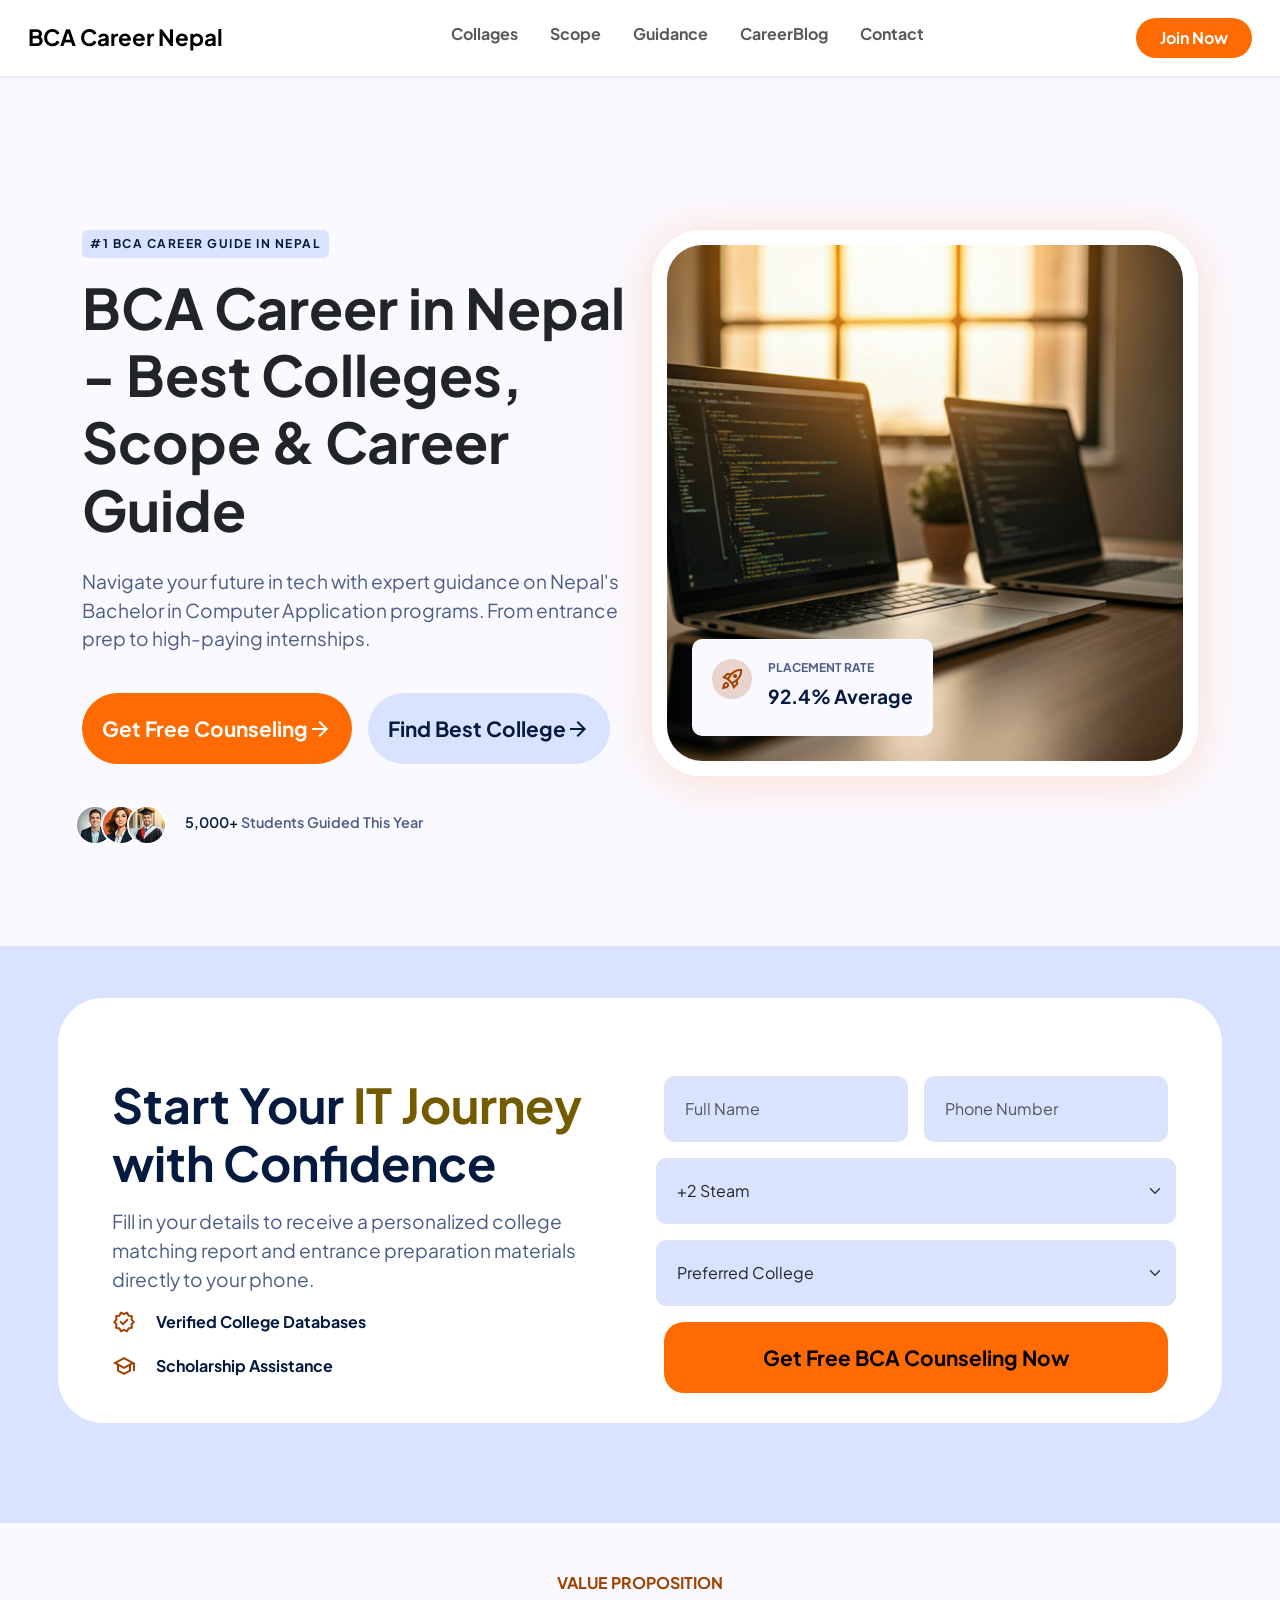
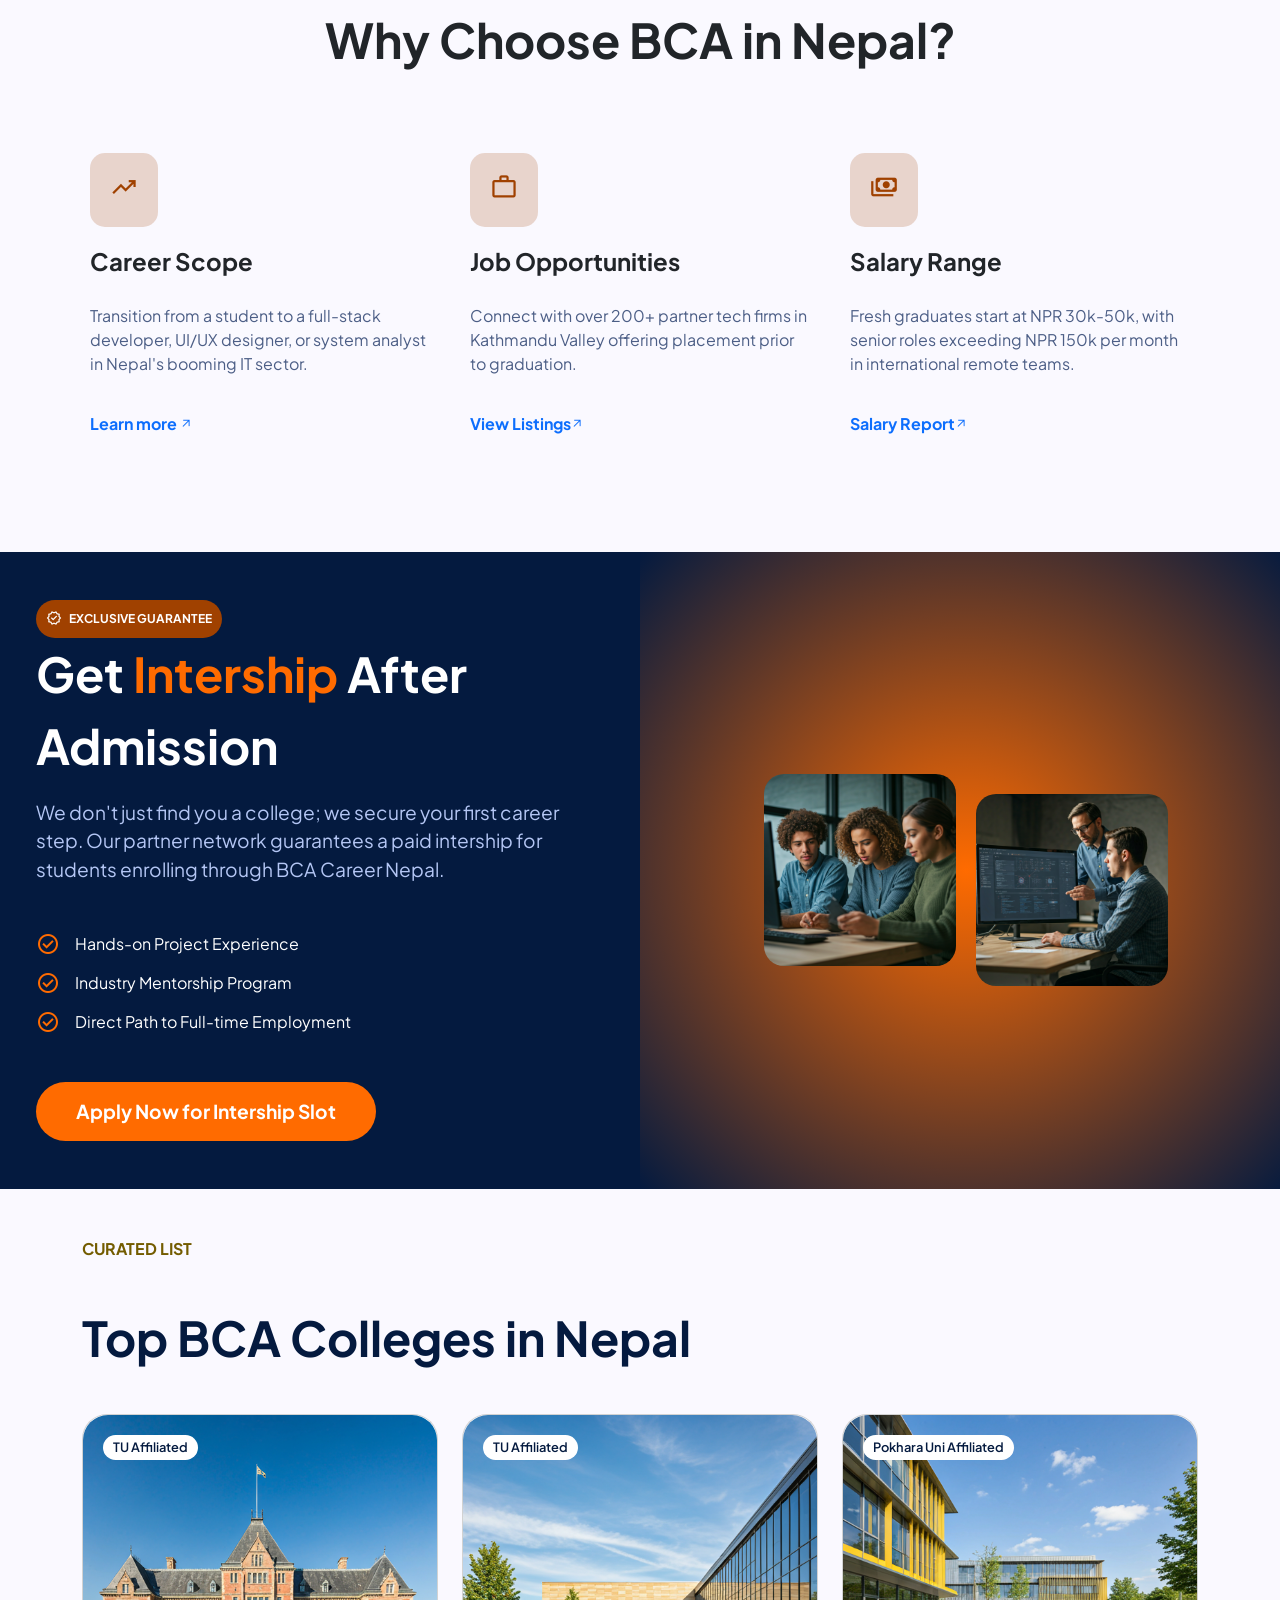
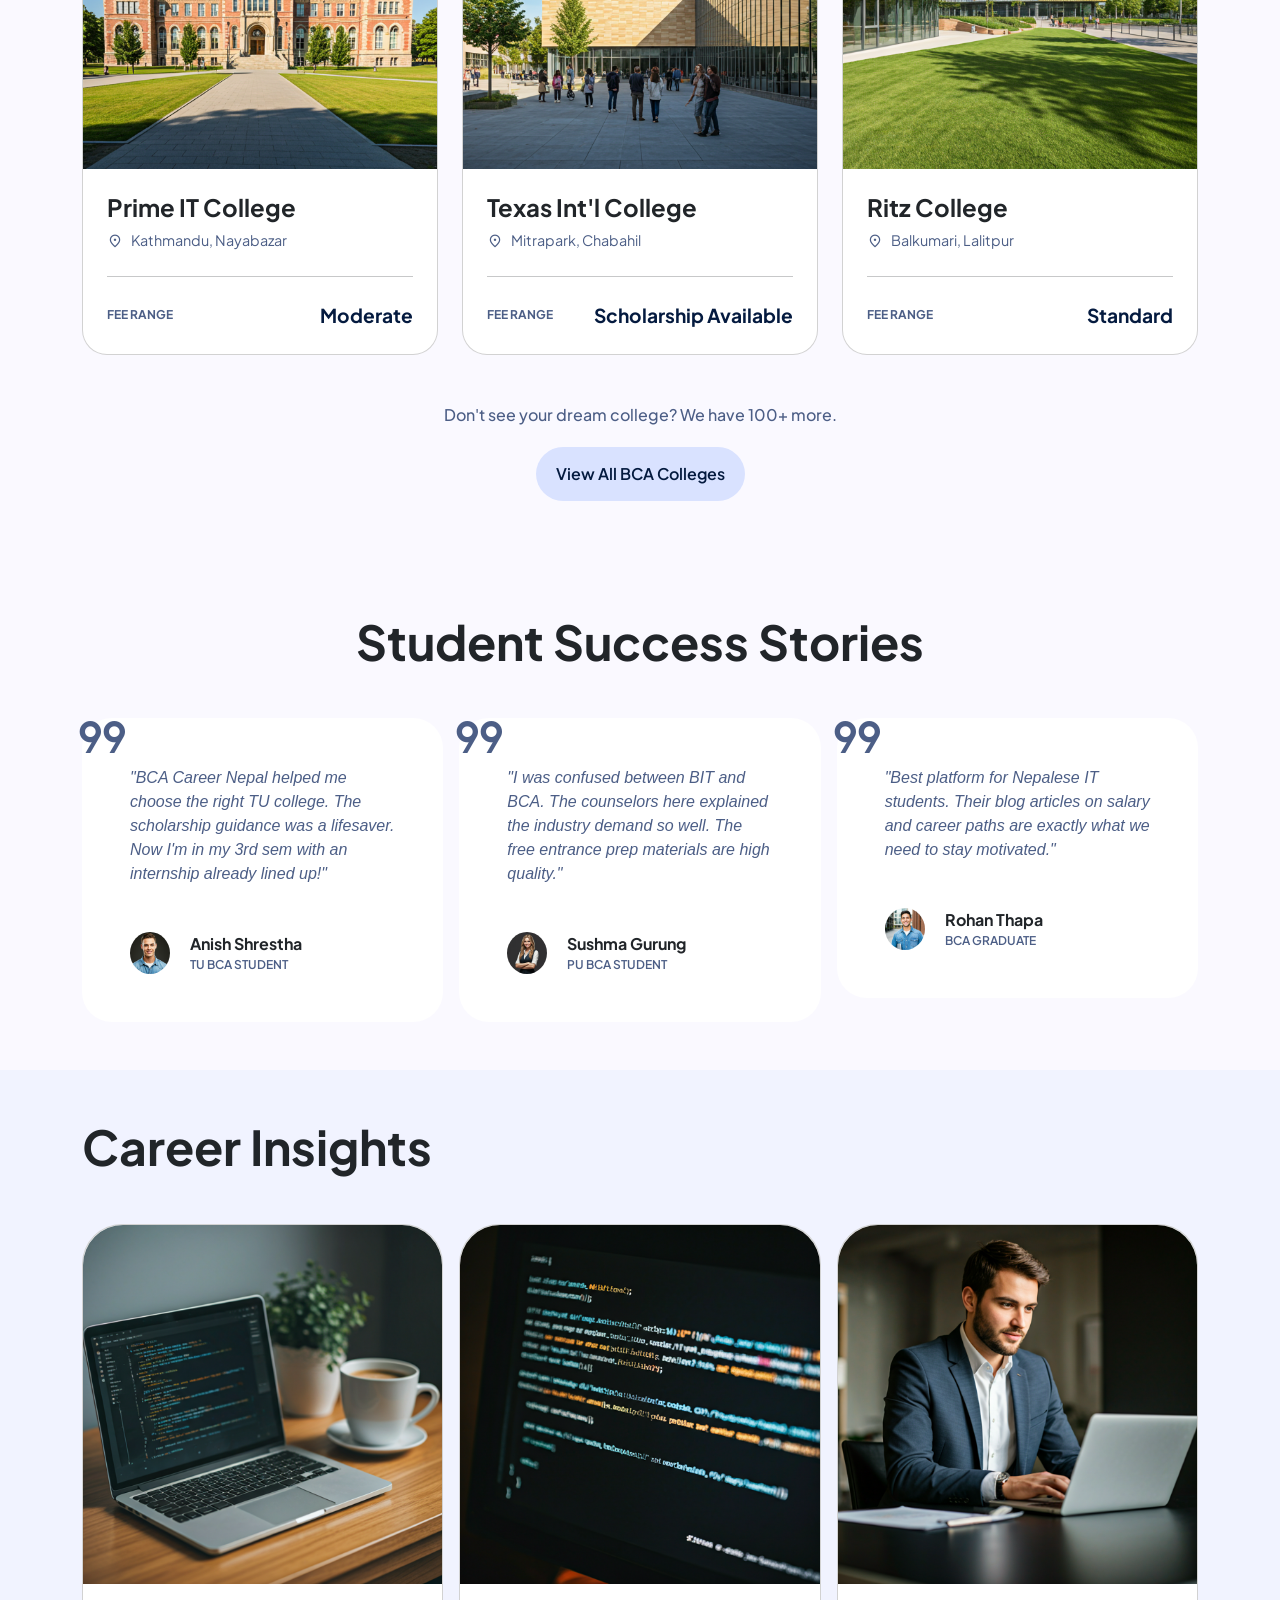
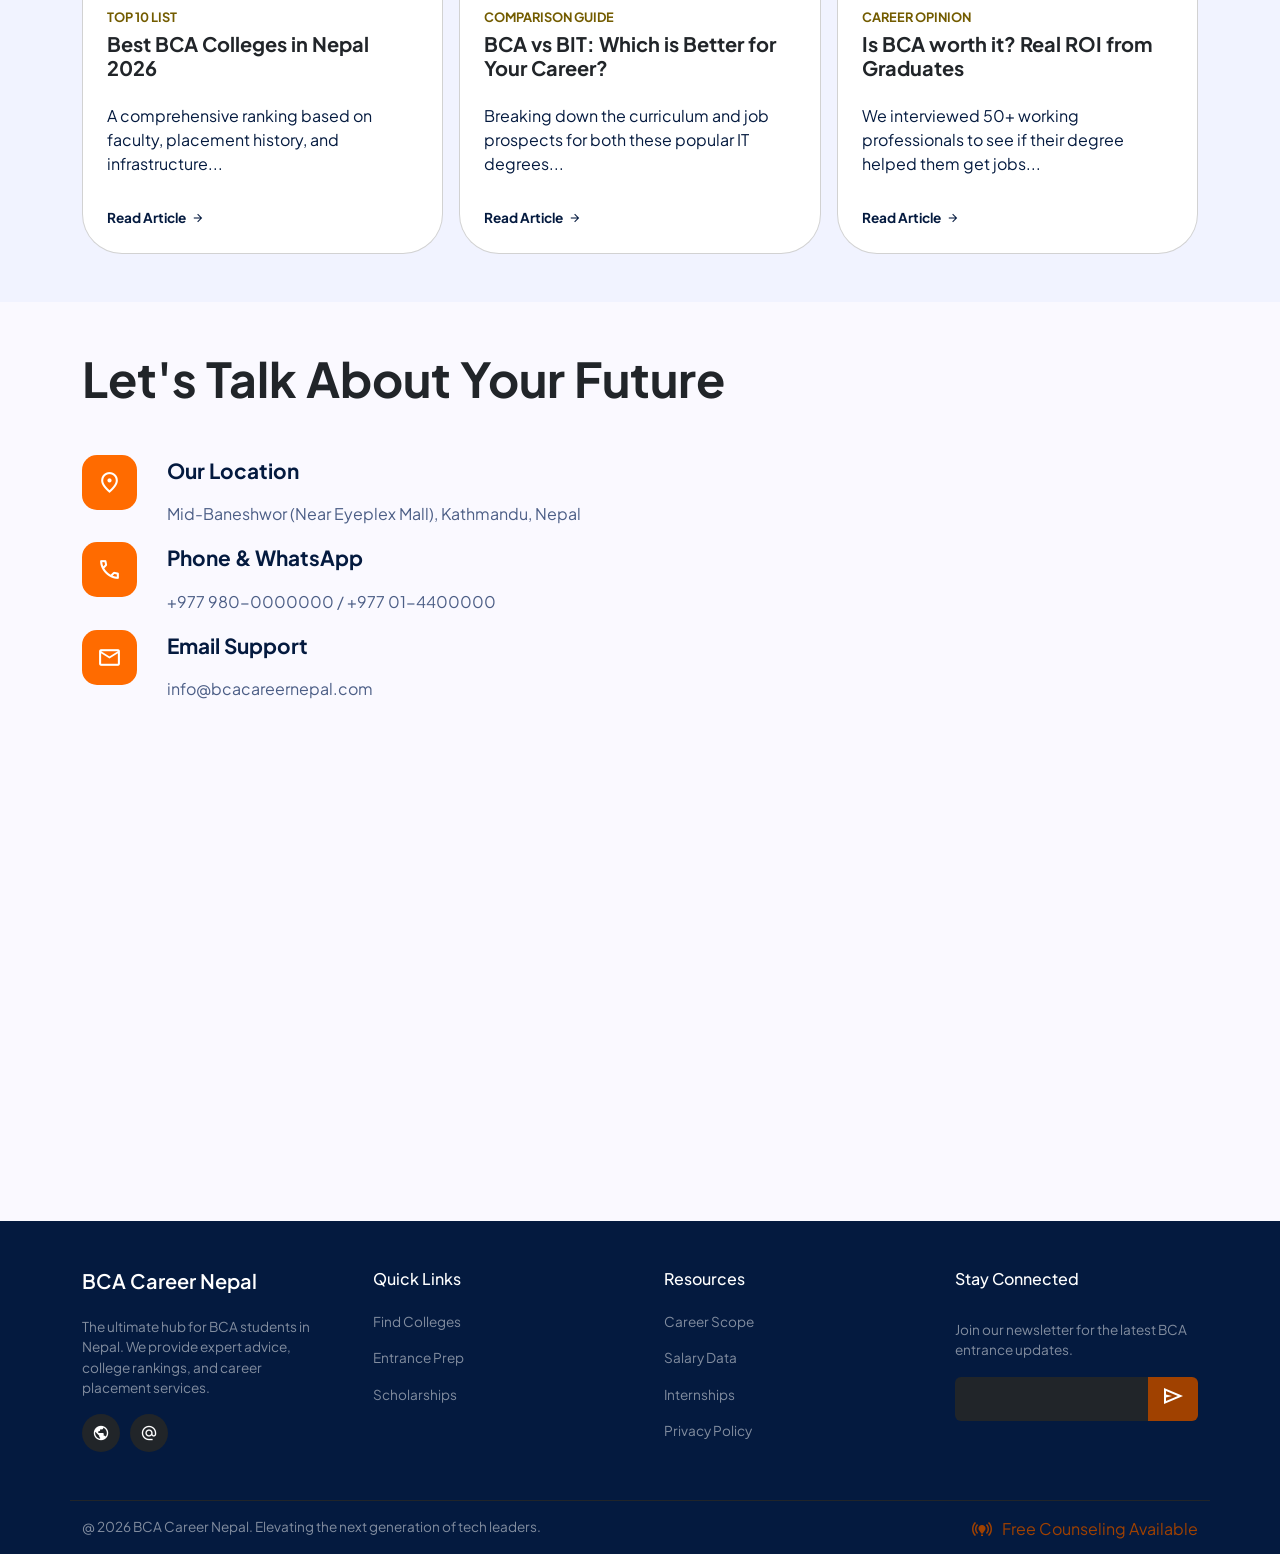
==== commit 37a78d82: "Making the index page and college page responsive with css" ====
--- a/bca_nepal_clone/index.html
+++ b/bca_nepal_clone/index.html
@@ -22,7 +22,7 @@
         <div class="collapse navbar-collapse" id="collapsibleNavbar">
           <ul class="navbar-nav mx-auto">
             <li class="nav-item mx-2 h6 nav-li">
-              <a class="nav-link" href="#">Collages</a>
+              <a class="nav-link" href="colleges.html">Collages</a>
             </li>
             <li class="nav-item mx-2 h6 nav-li">
               <a class="nav-link" href="#">Scope</a>
@@ -81,8 +81,8 @@
     </main>
     <div class="cta-container">
       <div class="container-lg">
-        <div class="cta row gx-5">
-          <div class="col">
+        <div class="cta row g-5">
+          <div class="col-12 col-md-6">
             <p class="cta-title display-5">
               Start Your <span class="cta-title-span">IT Journey</span> with Confidence
             </p>
@@ -100,21 +100,21 @@
               </div>
             </div>
           </div>
-          <div class="col d-flex align-items-center">
+          <div class="col-12 col-md-6 d-flex align-items-center">
             <form>
               <div class="d-flex flex-column gap-3">
                 <div class="d-flex gap-3">
                   <input type="text" class="form-control cta-input" placeholder="Full Name" name="full-name">
                   <input type="text" class="form-control cta-input" placeholder="Phone Number" name="phone-number">
                 </div>
-                <div class="d-flex gap-3">
-                  <select class="form-select cta-select">
+                <div class="row g-3">
+                  <select class="col-12 col-md-6 form-select cta-select">
                     <option value="" disabled selected>+2 Steam</option>
                     <option value="Science">Science</option>
                     <option value="Management">Management</option>
                     <option value="Humanities">Humanities</option>
                   </select>
-                  <select class="form-select cta-select">
+                  <select class="col-12 col-md-6 form-select cta-select">
                     <option value="" disabled selected>Preferred College</option>
                     <option value="Science">TU Affiliated</option>
                     <option value="Management">PU Affiliated</option>
@@ -132,8 +132,8 @@
       <div class="container-lg">
         <p class="text-center value-prop-tag">VALUE PROPOSITION</p>
         <p class="display-5 text-center value-prop-title">Why Choose BCA in Nepal?</p>
-        <div class="py-5 value-prop-flex">
-          <div class="value-prop">
+        <div class="py-5 row">
+          <div class="value-prop col-md-6 col-lg-4">
             <div class="value-prop-icon-container">
               <span class="material-symbols-outlined text-primary fs-3 value-prop-icon">trending_up</span>
             </div>
@@ -143,7 +143,7 @@
             </p>
             <a href="#" class="value-prop-a">Learn more <span class="material-symbols-outlined small">arrow_outward</span></a>
           </div>
-          <div class="value-prop">
+          <div class="value-prop col-md-6 col-lg-4">
             <div class="value-prop-icon-container">
               <span class="material-symbols-outlined text-primary fs-3 value-prop-icon">work</span>
             </div>
@@ -153,7 +153,7 @@
             </p>
             <a href="#" class="value-prop-a">View Listings<span class="material-symbols-outlined small">arrow_outward</span></a>
           </div>
-          <div class="value-prop">
+          <div class="value-prop col-md-6 col-lg-4">
             <div class="value-prop-icon-container">
               <span class="material-symbols-outlined text-primary fs-3 value-prop-icon">payments</span>
             </div> 
@@ -197,62 +197,73 @@
         </div>
       </div>
     </div>
+    
     <div class="container-lg">
       <div class="d-flex flex-column gap-5 py-5">
         <div class="bca-colleges-sm-tag">CURATED LIST</div>
         <div class="display-5 bca-colleges-title">Top BCA Colleges in Nepal</div>
-        <div class="d-flex gap-2">
-          <div class="card" style="border-radius:25px;">
-            <div class="card-img-top-div">
-              <img class="card-img-top card-img-top-colleges" src="./images/prime-college-image.png" alt="college image">
-            </div>
-            <div class="card-body p-4">
-              <h4 class="card-title">Prime IT College</h4>
-              <p class="bca-college-location d-flex align-items-center gap-2">
-                <span class="material-symbols-outlined" style="font-size: 1rem;">location_on</span> Kathmandu, Nayabazar
-              </p>
-              <hr class="card-divider my-4">
-              <div class="d-flex justify-content-between align-items-center">
-                <span class="bca-college-feerange-label">FEE RANGE</span>
-                <span class="bca-college-feerange">Moderate</span>
-              </div>
-            </div>
-            <span class="bca-college-affiliation rounded-pill">TU Affiliated</span>
-          </div>
-          <div class="card" style="border-radius:25px;">
-            <div class="card-img-top-div">
-              <img class="card-img-top card-img-top-colleges" src="./images/texas-college-image.png" alt="college image">
-            </div>
-            <div class="card-body p-4">
-              <h4 class="card-title">Texas Int'l College</h4>
-              <p class="bca-college-location d-flex align-items-center gap-2">
-                <span class="material-symbols-outlined" style="font-size: 1rem;">location_on</span> Mitrapark, Chabahil
-              </p>
-              <hr class="card-divider my-4">
-              <div class="d-flex justify-content-between align-items-center">
-                <span class="bca-college-feerange-label">FEE RANGE</span>
-                <span class="bca-college-feerange">Scholarship Available</span>
-              </div>
-            </div>
-            <span class="bca-college-affiliation rounded-pill">TU Affiliated</span>
-          </div>
-          <div class="card" style="border-radius:25px;">
-            <div class="card-img-top-div">
-              <img class="card-img-top card-img-top-colleges" src="./images/ritz-college-image.png" alt="college image">
-            </div>
-            <div class="card-body p-4">
-              <h4 class="card-title">Ritz College</h4>
-              <p class="bca-college-location d-flex align-items-center gap-2">
-                <span class="material-symbols-outlined" style="font-size: 1rem;">location_on</span> Balkumari, Lalitpur
-              </p>
-              <hr class="card-divider my-4">
-              <div class="d-flex justify-content-between align-items-center">
-                <span class="bca-college-feerange-label">FEE RANGE</span>
-                <span class="bca-college-feerange">Standard</span>
-              </div>
-            </div>
-            <span class="bca-college-affiliation rounded-pill">Pokhara Uni Affiliated</span>
-          </div>
+        <div class="row g-4">
+
+          <div class="col-md-6 col-lg-4">
+            <div class="card" style="border-radius:25px;">
+              <div class="card-img-top-div">
+                <img class="card-img-top card-img-top-colleges" src="./images/prime-college-image.png" alt="college image">
+              </div>
+              <div class="card-body p-4">
+                <h4 class="card-title">Prime IT College</h4>
+                <p class="bca-college-location d-flex align-items-center gap-2">
+                  <span class="material-symbols-outlined" style="font-size: 1rem;">location_on</span> Kathmandu, Nayabazar
+                </p>
+                <hr class="card-divider my-4">
+                <div class="d-flex justify-content-between align-items-center">
+                  <span class="bca-college-feerange-label">FEE RANGE</span>
+                  <span class="bca-college-feerange">Moderate</span>
+                </div>
+              </div>
+              <span class="bca-college-affiliation rounded-pill">TU Affiliated</span>
+            </div>
+          </div>
+
+          <div class="col-md-6 col-lg-4">
+            <div class="card" style="border-radius:25px;">
+              <div class="card-img-top-div">
+                <img class="card-img-top card-img-top-colleges" src="./images/texas-college-image.png" alt="college image">
+              </div>
+              <div class="card-body p-4">
+                <h4 class="card-title">Texas Int'l College</h4>
+                <p class="bca-college-location d-flex align-items-center gap-2">
+                  <span class="material-symbols-outlined" style="font-size: 1rem;">location_on</span> Mitrapark, Chabahil
+                </p>
+                <hr class="card-divider my-4">
+                <div class="d-flex justify-content-between align-items-center">
+                  <span class="bca-college-feerange-label">FEE RANGE</span>
+                  <span class="bca-college-feerange">Scholarship Available</span>
+                </div>
+              </div>
+              <span class="bca-college-affiliation rounded-pill">TU Affiliated</span>
+            </div>
+          </div>
+
+          <div class="col-md-6 col-lg-4">
+            <div class="card" style="border-radius:25px;">
+              <div class="card-img-top-div">
+                <img class="card-img-top card-img-top-colleges" src="./images/ritz-college-image.png" alt="college image">
+              </div>
+              <div class="card-body p-4">
+                <h4 class="card-title">Ritz College</h4>
+                <p class="bca-college-location d-flex align-items-center gap-2">
+                  <span class="material-symbols-outlined" style="font-size: 1rem;">location_on</span> Balkumari, Lalitpur
+                </p>
+                <hr class="card-divider my-4">
+                <div class="d-flex justify-content-between align-items-center">
+                  <span class="bca-college-feerange-label">FEE RANGE</span>
+                  <span class="bca-college-feerange">Standard</span>
+                </div>
+              </div>
+              <span class="bca-college-affiliation rounded-pill">Pokhara Uni Affiliated</span>
+            </div>
+          </div>
+
         </div>
         <p class="bca-college-cta text-center">
           Don't see your dream college? We have 100+ more.
@@ -260,84 +271,99 @@
         </p>
       </div>
     </div>
+
     <div class="container-lg py-5">
       <p class="display-5 text-center std-success-stories-title mb-5">Student Success Stories</p>
-      <div class="d-flex gap-3">
-        <div class="success-card p-5">
-          <p class="card-text">
-            "BCA Career Nepal helped me choose the right TU college. The scholarship guidance was a lifesaver. Now I'm in my 3rd sem with an internship already lined up!"
-          </p>
-          <div class="success-card-profile">
-            <img src="./images/anish-shrestha-img.png" class="success-card-img">
-            <div class="success-card-profile-about">
-              <span class="success-card-name">Anish Shrestha</span>
-              <span class="success-card-designation">TU BCA STUDENT</span>
-            </div>
-          </div>
-          <span class="material-symbols-outlined success-card-quote">format_quote</span>
-        </div>
-        <div class="success-card p-5">
-          <p class="card-text">
-            "I was confused between BIT and BCA. The counselors here explained the industry demand so well. The free entrance prep materials are high quality."
-          </p>
-          <div class="success-card-profile">
-            <img src="./images/sushma-gurung-img.png" class="success-card-img">
-            <div class="success-card-profile-about">
-              <span class="success-card-name">Sushma Gurung</span>
-              <span class="success-card-designation">PU BCA STUDENT</span>
-            </div>
-          </div>
-          <span class="material-symbols-outlined success-card-quote">format_quote</span>
-        </div>
-        <div class="success-card p-5">
-          <p class="card-text">
-            "Best platform for Nepalese IT students. Their blog articles on salary and career paths are exactly what we need to stay motivated."
-          </p>
-          <div class="success-card-profile">
-            <img src="./images/rohan-thapa-img.png" class="success-card-img">
-            <div class="success-card-profile-about">
-              <span class="success-card-name">Rohan Thapa</span>
-              <span class="success-card-designation">BCA GRADUATE</span>
-            </div>
-          </div>
-          <span class="material-symbols-outlined success-card-quote">format_quote</span>
+      <div class="row g-3">
+        <div class="col-12 col-md-6 col-lg-4">
+          <div class="success-card p-5">
+            <p class="card-text">
+              "BCA Career Nepal helped me choose the right TU college. The scholarship guidance was a lifesaver. Now I'm in my 3rd sem with an internship already lined up!"
+            </p>
+            <div class="success-card-profile">
+              <img src="./images/anish-shrestha-img.png" class="success-card-img">
+              <div class="success-card-profile-about">
+                <span class="success-card-name">Anish Shrestha</span>
+                <span class="success-card-designation">TU BCA STUDENT</span>
+              </div>
+            </div>
+            <span class="material-symbols-outlined success-card-quote">format_quote</span>
+          </div>
+        </div>
+        <div class="col-12 col-md-6 col-lg-4">
+          <div class="success-card p-5">
+            <p class="card-text">
+              "I was confused between BIT and BCA. The counselors here explained the industry demand so well. The free entrance prep materials are high quality."
+            </p>
+            <div class="success-card-profile">
+              <img src="./images/sushma-gurung-img.png" class="success-card-img">
+              <div class="success-card-profile-about">
+                <span class="success-card-name">Sushma Gurung</span>
+                <span class="success-card-designation">PU BCA STUDENT</span>
+              </div>
+            </div>
+            <span class="material-symbols-outlined success-card-quote">format_quote</span>
+          </div>
+        </div>
+        <div class="col-12 col-md-6 col-lg-4">
+          <div class="success-card p-5">
+            <p class="card-text">
+              "Best platform for Nepalese IT students. Their blog articles on salary and career paths are exactly what we need to stay motivated."
+            </p>
+            <div class="success-card-profile">
+              <img src="./images/rohan-thapa-img.png" class="success-card-img">
+              <div class="success-card-profile-about">
+                <span class="success-card-name">Rohan Thapa</span>
+                <span class="success-card-designation">BCA GRADUATE</span>
+              </div>
+            </div>
+            <span class="material-symbols-outlined success-card-quote">format_quote</span>
+          </div>
         </div>
       </div>
     </div>
     <div class="career-insights-container py-5">
       <div class="container-lg">
         <p class="display-5 career-insights-title mb-5">Career Insights</p>
-        <div class="career-insights-cards">
-          <div class="card card-career-insights">
-            <img class="card-img-top card-img-top-career-insights" src="./images/career-insights-1.png" alt="career-insights-pic1">
-            <div class="card-body p-4">
-              <p class="career-insights-tag">TOP 10 LIST</p>
-              <div class="d-flex flex-column gap-3">
-                <h5 class="career-insights-title">Best BCA Colleges in Nepal 2026</h5>
-                <p class="career-insights-article-snap">A comprehensive ranking based on faculty, placement history, and infrastructure...</p>
-                <a class="career-insight-article" href="#">Read Article <span class="material-symbols-outlined" style="font-size: 0.875rem;">arrow_forward</span></a>
-              </div>
-            </div>
-          </div>
-          <div class="card card-career-insights">
-            <img class="card-img-top card-img-top-career-insights" src="./images/career-insights-2.png" alt="career-insights-pic1">
-            <div class="card-body p-4">
-              <p class="career-insights-tag">COMPARISON GUIDE</p>
-              <div class="d-flex flex-column gap-3">
-                <h5 class="career-insights-title">BCA vs BIT: Which is Better for Your Career?</h5>
-                <p class="career-insights-article-snap">Breaking down the curriculum and job prospects for both these popular IT degrees...</p>
-                <a class="career-insight-article" href="#">Read Article <span class="material-symbols-outlined" style="font-size: 0.875rem;">arrow_forward</span></a>
-              </div>
-            </div>
-          </div>
-          <div class="card card-career-insights">
-            <img class="card-img-top card-img-top-career-insights" src="./images/career-insights-3.png" alt="career-insights-pic1">
-            <div class="card-body p-4">
-              <p class="career-insights-tag">CAREER OPINION</p>
-              <div class="d-flex flex-column gap-3">
-                <h5 class="career-insights-title">Is BCA worth it? Real ROI from Graduates</h5>
-                <p class="career-insights-article-snap">We interviewed 50+ working professionals to see if their degree helped them get jobs...</p>
-                <a class="career-insight-article" href="#">Read Article <span class="material-symbols-outlined" style="font-size: 0.875rem;">arrow_forward</span></a>
+        <div class="row g-3">
+
+          <div class="col-12 col-md-6 col-lg-4">
+            <div class="card card-career-insights">
+              <img class="card-img-top card-img-top-career-insights" src="./images/career-insights-1.png" alt="career-insights-pic1">
+              <div class="card-body p-4">
+                <p class="career-insights-tag">TOP 10 LIST</p>
+                <div class="d-flex flex-column gap-3">
+                  <h5 class="career-insights-title">Best BCA Colleges in Nepal 2026</h5>
+                  <p class="career-insights-article-snap">A comprehensive ranking based on faculty, placement history, and infrastructure...</p>
+                  <a class="career-insight-article" href="#">Read Article <span class="material-symbols-outlined" style="font-size: 0.875rem;">arrow_forward</span></a>
+                </div>
+              </div>
+            </div>
+          </div>
+
+          <div class="col-12 col-md-6 col-lg-4">
+            <div class="card card-career-insights">
+              <img class="card-img-top card-img-top-career-insights" src="./images/career-insights-2.png" alt="career-insights-pic1">
+              <div class="card-body p-4">
+                <p class="career-insights-tag">COMPARISON GUIDE</p>
+                <div class="d-flex flex-column gap-3">
+                  <h5 class="career-insights-title">BCA vs BIT: Which is Better for Your Career?</h5>
+                  <p class="career-insights-article-snap">Breaking down the curriculum and job prospects for both these popular IT degrees...</p>
+                  <a class="career-insight-article" href="#">Read Article <span class="material-symbols-outlined" style="font-size: 0.875rem;">arrow_forward</span></a>
+                </div>
+              </div>
+            </div>
+          </div>
+          <div class="col-12 col-md-6 col-lg-4">
+            <div class="card card-career-insights">
+              <img class="card-img-top card-img-top-career-insights" src="./images/career-insights-3.png" alt="career-insights-pic1">
+              <div class="card-body p-4">
+                <p class="career-insights-tag">CAREER OPINION</p>
+                <div class="d-flex flex-column gap-3">
+                  <h5 class="career-insights-title">Is BCA worth it? Real ROI from Graduates</h5>
+                  <p class="career-insights-article-snap">We interviewed 50+ working professionals to see if their degree helped them get jobs...</p>
+                  <a class="career-insight-article" href="#">Read Article <span class="material-symbols-outlined" style="font-size: 0.875rem;">arrow_forward</span></a>
+                </div>
               </div>
             </div>
           </div>
@@ -377,8 +403,8 @@
     </div>
     <footer class="footer-container pt-5 px-3">
       <div class="container-lg">
-        <div class="d-flex gap-3">
-          <div style="flex:1;">
+        <div class="row g-5">
+          <div class="col-6 col-md-4 col-lg-3">
             <h5 class="footer-flex1-title">BCA Career Nepal</h5>
             <p class="footer-flex1-description mt-4">The ultimate hub for BCA students in Nepal. We provide expert advice, college rankings, and career placement services.</p>
             <div class="footer-icon-container">
@@ -391,35 +417,41 @@
             </div>
             
           </div>
-          <div class="d-flex flex-column gap-3" style="flex:1;">
-            <h6 style="color:white;">Quick Links</h6>
-            <a class="footer-link" href="#">Find Colleges</a>
-            <a class="footer-link" href="#">Entrance Prep</a>
-            <a class="footer-link" href="#">Scholarships</a>
-          </div>
-          <div class="d-flex flex-column gap-3" style="flex:1;">
-            <h6 style="color:white;">Resources</h6>
-            <a class="footer-link" href="#">Career Scope</a>
-            <a class="footer-link" href="#">Salary Data</a>
-            <a class="footer-link" href="#">Internships</a>
-            <a class="footer-link" href="#">Privacy Policy</a>
-          </div>
-          <div class="d-flex flex-column" style="flex:1;">
-            <h6 style="color:white;">Stay Connected</h6>
-            <p class="footer-flex4-description mt-4">Join our newsletter for the latest BCA entrance updates.</p>
-            <form>
-              <div class="input-group">
-                <input type="text" class="form-control footer-form-input">
-                <button class="btn btn-footer-form" type="submit">
-                  <span class="material-symbols-outlined">send</span>
-                </button>
-              </div>
-            </form>
-          </div>
-        </div>
-        <div class="mt-5 d-flex justify-content-between footer-end pt-3">
-          <p class="footer-copyright">@ 2026 BCA Career Nepal. Elevating the next generation of tech leaders.</p>
-          <div class="d-flex gap-2">
+          <div class="col-6 col-md-4 col-lg-3">
+            <div class="d-flex flex-column gap-3" style="flex:1;">
+              <h6 style="color:white;">Quick Links</h6>
+              <a class="footer-link" href="#">Find Colleges</a>
+              <a class="footer-link" href="#">Entrance Prep</a>
+              <a class="footer-link" href="#">Scholarships</a>
+            </div>
+          </div>
+          <div class="col-6 col-md-4 col-lg-3">
+            <div class="d-flex flex-column gap-3" style="flex:1;">
+              <h6 style="color:white;">Resources</h6>
+              <a class="footer-link" href="#">Career Scope</a>
+              <a class="footer-link" href="#">Salary Data</a>
+              <a class="footer-link" href="#">Internships</a>
+              <a class="footer-link" href="#">Privacy Policy</a>
+            </div>
+          </div>
+          <div class="col-6 col-md-4 col-lg-3">
+            <div class="d-flex flex-column" style="flex:1;">
+              <h6 style="color:white;">Stay Connected</h6>
+              <p class="footer-flex4-description mt-4">Join our newsletter for the latest BCA entrance updates.</p>
+              <form>
+                <div class="input-group">
+                  <input type="text" class="form-control footer-form-input">
+                  <button class="btn btn-footer-form" type="submit">
+                    <span class="material-symbols-outlined">send</span>
+                  </button>
+                </div>
+              </form>
+            </div>
+          </div>
+        </div>
+        <div class="mt-5 row justify-content-between footer-end pt-3">
+          <p class="footer-copyright col-12 col-md-6">@ 2026 BCA Career Nepal. Elevating the next generation of tech leaders.</p>
+          <div class="d-flex gap-2 col-12 col-md-auto">
             <span class="material-symbols-outlined free-counseling-icon">online_prediction</span>
             <p class="footer-free-counseling mb-0">Free Counseling Available</p>
           </div>
--- a/bca_nepal_clone/index.css
+++ b/bca_nepal_clone/index.css
@@ -177,10 +177,6 @@
   padding:20px;
   border-radius:10px;
 }
-.value-prop-flex{
-  display:flex;
-  gap: 100px;
-}
 .value-proposition-container{
   background-color:var(--background-color);
 }
@@ -415,10 +411,6 @@
 .career-insights-container{
   background-color:var(--light-blue-background);
 }
-.career-insights-cards{
-  display:flex;
-  gap:20px;
-}
 .card-career-insights{
   border-radius:40px;
   transition: transform 0.3s ease;
